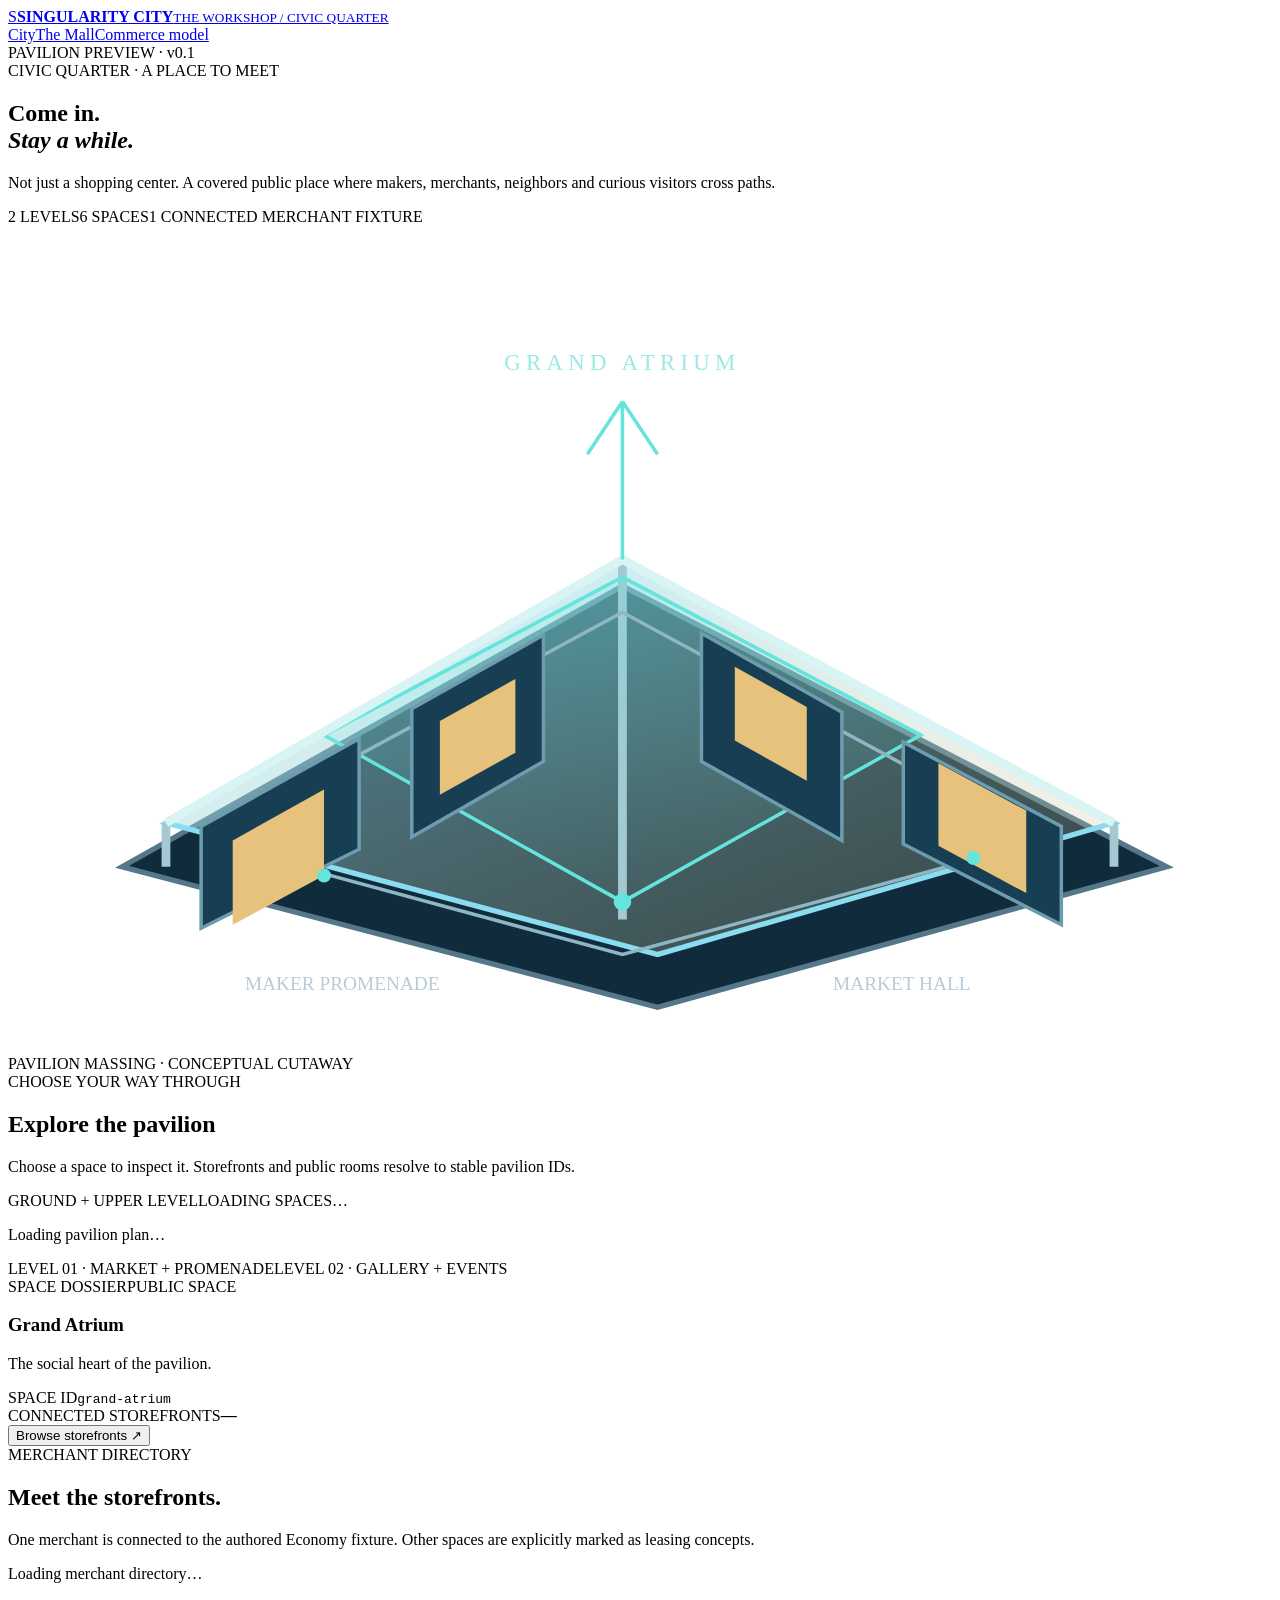
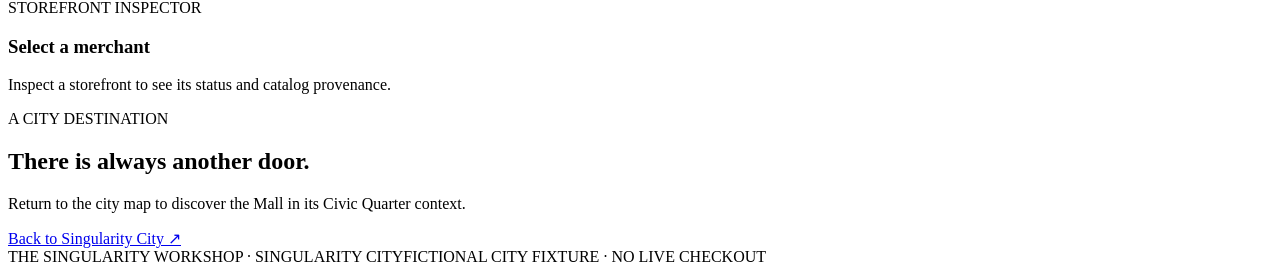
==== mall.html @ 7b6b721d "Create interactive Singularity Mall pavilion" ====
<!doctype html>
<html lang="en">
<head>
  <meta charset="utf-8">
  <meta name="viewport" content="width=device-width, initial-scale=1">
  <meta name="theme-color" content="#07111f">
  <meta name="description" content="Walk the Singularity Mall pavilion: discover its atrium, promenade, market hall and merchant storefronts.">
  <title>Singularity Mall | Singularity City</title>
  <link rel="stylesheet" href="assets/css/mall.css">
</head>
<body>
  <header class="mall-topbar">
    <a class="mall-brand" href="index.html"><span class="mall-mark">S</span><span><b>SINGULARITY CITY</b><small>THE WORKSHOP / CIVIC QUARTER</small></span></a>
    <nav><a href="index.html">City</a><a class="active" href="mall.html">The Mall</a><a href="docs/ECONOMY_IN_SINGULARITY_CITY.md">Commerce model</a></nav>
    <span class="preview-state">PAVILION PREVIEW · v0.1</span>
  </header>
  <main>
    <section class="mall-hero">
      <div class="hero-copy"><span class="eyebrow">CIVIC QUARTER · A PLACE TO MEET</span><h1>Come in.<br><em>Stay a while.</em></h1><p>Not just a shopping center. A covered public place where makers, merchants, neighbors and curious visitors cross paths.</p><div class="hero-meta"><span>2 LEVELS</span><span>6 SPACES</span><span>1 CONNECTED MERCHANT FIXTURE</span></div></div>
      <div class="hero-art" aria-label="Illustrated architectural cutaway of the Singularity Mall pavilion">
        <svg viewBox="0 0 720 470" role="img" aria-labelledby="mall-art-title mall-art-desc">
          <title id="mall-art-title">Singularity Mall pavilion cutaway</title><desc id="mall-art-desc">A two-level glass-roofed pavilion with a central atrium, shops along the promenade and a market hall.</desc>
          <defs><linearGradient id="roof" x1="0" y1="0" x2="1" y2="1"><stop stop-color="#7de0ff" stop-opacity=".55"/><stop offset="1" stop-color="#d8c18c" stop-opacity=".18"/></linearGradient><linearGradient id="atrium" x1="0" y1="0" x2="0" y2="1"><stop stop-color="#65e4dc" stop-opacity=".24"/><stop offset="1" stop-color="#65e4dc" stop-opacity=".02"/></linearGradient></defs>
          <path d="M65 365 350 205 660 365 370 445Z" fill="#102b3b" stroke="#54778a" stroke-width="3"/>
          <path d="M90 340 350 190 630 340 370 415Z" fill="url(#roof)" stroke="#8adcf0" stroke-width="3"/>
          <path d="M350 190V395M90 340V365M630 340V365" stroke="#a6c8d2" stroke-width="5"/>
          <path d="M180 290 350 385 520 290 350 200Z" fill="url(#atrium)" stroke="#65e4dc" stroke-width="2"/>
          <path d="M110 350 350 220 590 350M110 350 350 415 590 350" fill="none" stroke="#8fb6c4" stroke-width="2"/>
          <g fill="#173e52" stroke="#6d9caf" stroke-width="2"><path d="M110 342 200 292 200 355 110 400Z"/><path d="M230 275 305 233 305 305 230 348Z"/><path d="M395 232 475 277 475 350 395 305Z"/><path d="M510 294 600 342 600 398 510 352Z"/></g>
          <g fill="#e7c27c"><path d="M128 350 180 321 180 370 128 398Z"/><path d="M246 282 289 258 289 300 246 324Z"/><path d="M414 251 455 274 455 316 414 293Z"/><path d="M530 306 580 333 580 380 530 353Z"/></g>
          <path d="M90 340 350 190 630 340" fill="none" stroke="#d9f4f4" stroke-width="5"/>
          <path d="M350 190 350 100M350 100 330 130M350 100 370 130" stroke="#65e4dc" stroke-width="2" fill="none"/>
          <text x="350" y="82" text-anchor="middle" fill="#9ce9e3" font-size="13" letter-spacing="3">GRAND ATRIUM</text>
          <text x="135" y="435" fill="#b8cbd6" font-size="11">MAKER PROMENADE</text><text x="470" y="435" fill="#b8cbd6" font-size="11">MARKET HALL</text>
          <g fill="#65e4dc"><circle cx="350" cy="385" r="5"/><circle cx="180" cy="370" r="4"/><circle cx="550" cy="360" r="4"/></g>
        </svg>
        <span class="art-caption">PAVILION MASSING · CONCEPTUAL CUTAWAY</span>
      </div>
    </section>
    <section class="pavilion-layout">
      <div class="section-title"><div><span class="eyebrow">CHOOSE YOUR WAY THROUGH</span><h2>Explore the pavilion</h2></div><p>Choose a space to inspect it. Storefronts and public rooms resolve to stable pavilion IDs.</p></div>
      <div class="pavilion-workbench">
        <div class="pavilion-plan">
          <div class="plan-head"><span>GROUND + UPPER LEVEL</span><span id="zone-count">LOADING SPACES…</span></div>
          <div id="zone-grid" class="zone-grid"><p>Loading pavilion plan…</p></div>
          <div class="level-strip"><span>LEVEL 01 · MARKET + PROMENADE</span><span>LEVEL 02 · GALLERY + EVENTS</span></div>
        </div>
        <aside class="zone-inspector"><span class="eyebrow">SPACE DOSSIER</span><span id="zone-kind" class="zone-kind">PUBLIC SPACE</span><h3 id="zone-name">Grand Atrium</h3><p id="zone-description">The social heart of the pavilion.</p><div class="zone-facts"><span>SPACE ID</span><code id="zone-id">grand-atrium</code></div><div class="zone-facts"><span>CONNECTED STOREFRONTS</span><strong id="zone-shops">—</strong></div><button id="show-shops" class="inspect-button" type="button">Browse storefronts ↗</button></aside>
      </div>
    </section>
    <section class="storefront-section">
      <div class="section-title"><div><span class="eyebrow">MERCHANT DIRECTORY</span><h2>Meet the storefronts.</h2></div><p>One merchant is connected to the authored Economy fixture. Other spaces are explicitly marked as leasing concepts.</p></div>
      <div id="storefronts" class="storefront-grid"><p>Loading merchant directory…</p></div>
      <aside id="merchant-inspector" class="merchant-inspector" aria-live="polite"><span class="eyebrow">STOREFRONT INSPECTOR</span><h3>Select a merchant</h3><p>Inspect a storefront to see its status and catalog provenance.</p></aside>
    </section>
    <section class="mall-footer-cta"><span class="eyebrow">A CITY DESTINATION</span><h2>There is always another door.</h2><p>Return to the city map to discover the Mall in its Civic Quarter context.</p><a href="index.html#districts">Back to Singularity City ↗</a></section>
  </main>
  <footer><span>THE SINGULARITY WORKSHOP · SINGULARITY CITY</span><span>FICTIONAL CITY FIXTURE · NO LIVE CHECKOUT</span></footer>
  <script type="module" src="assets/js/mall.mjs"></script>
</body>
</html>
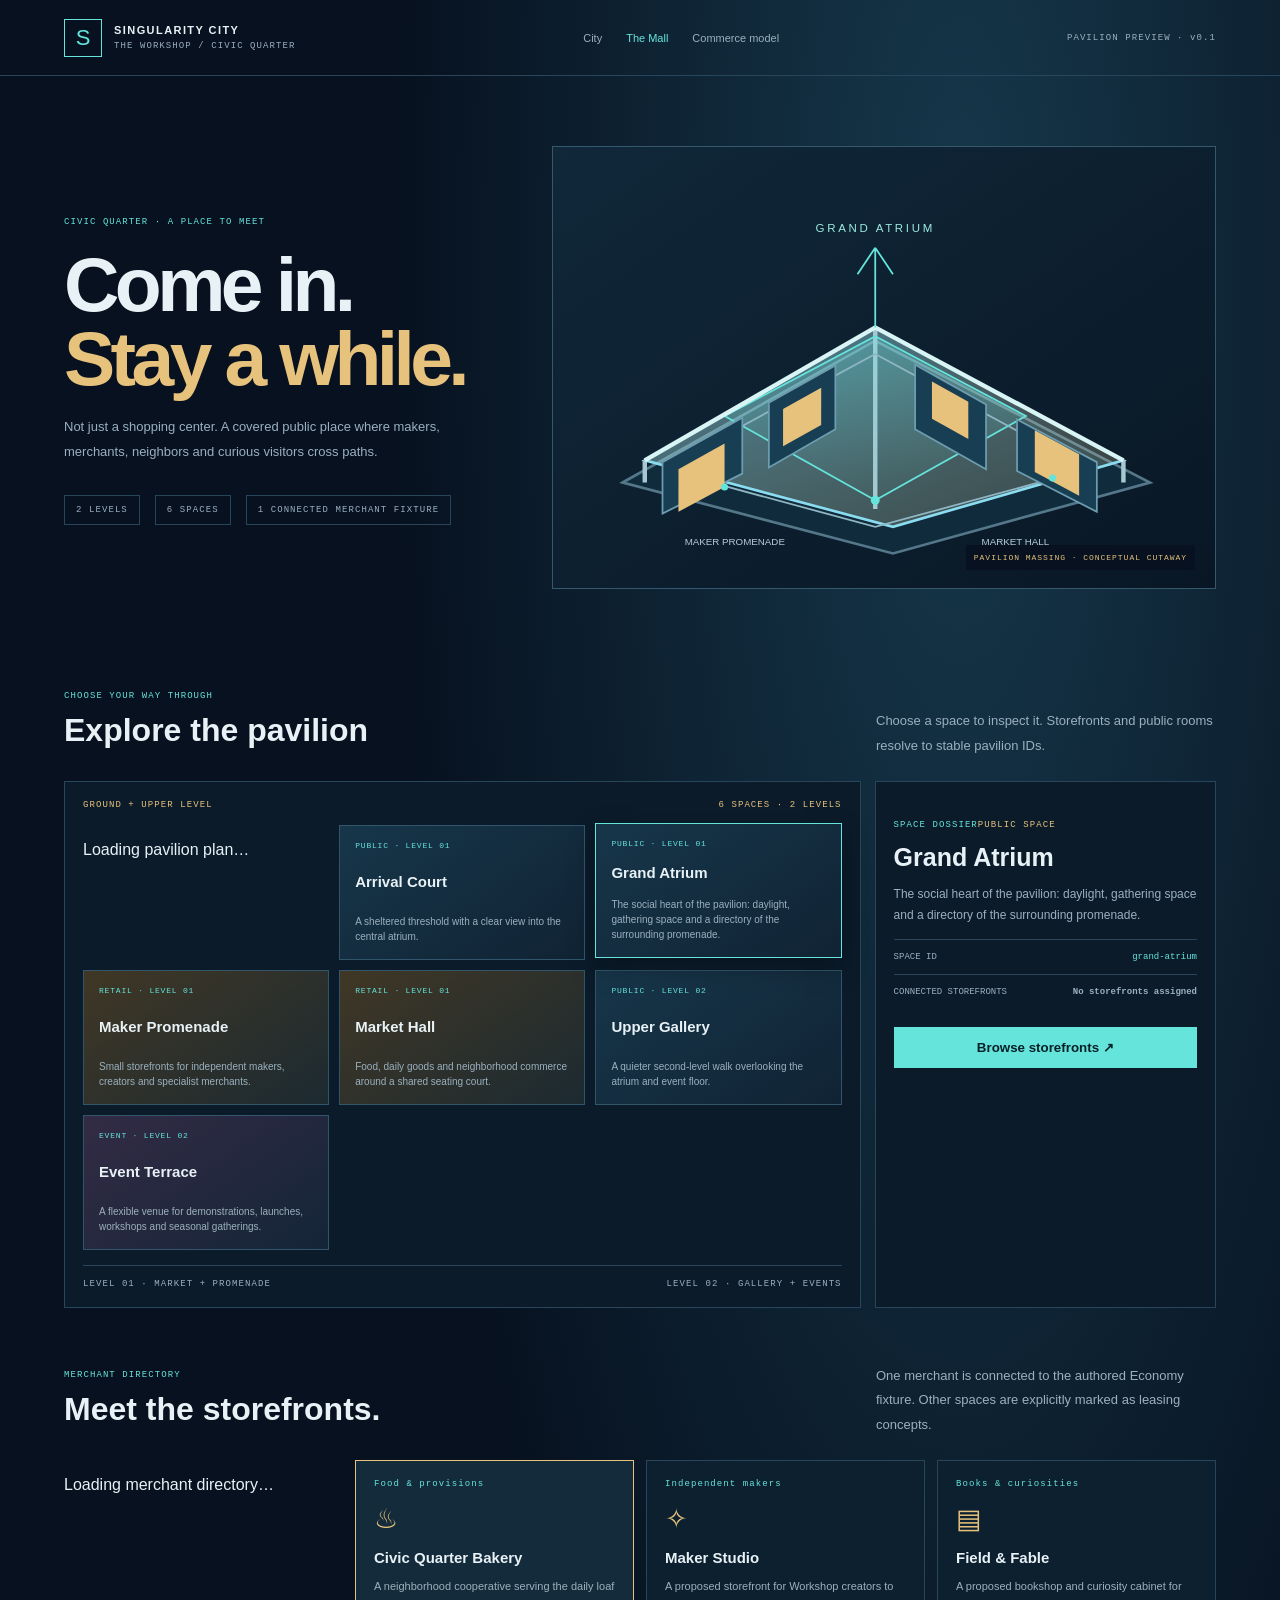
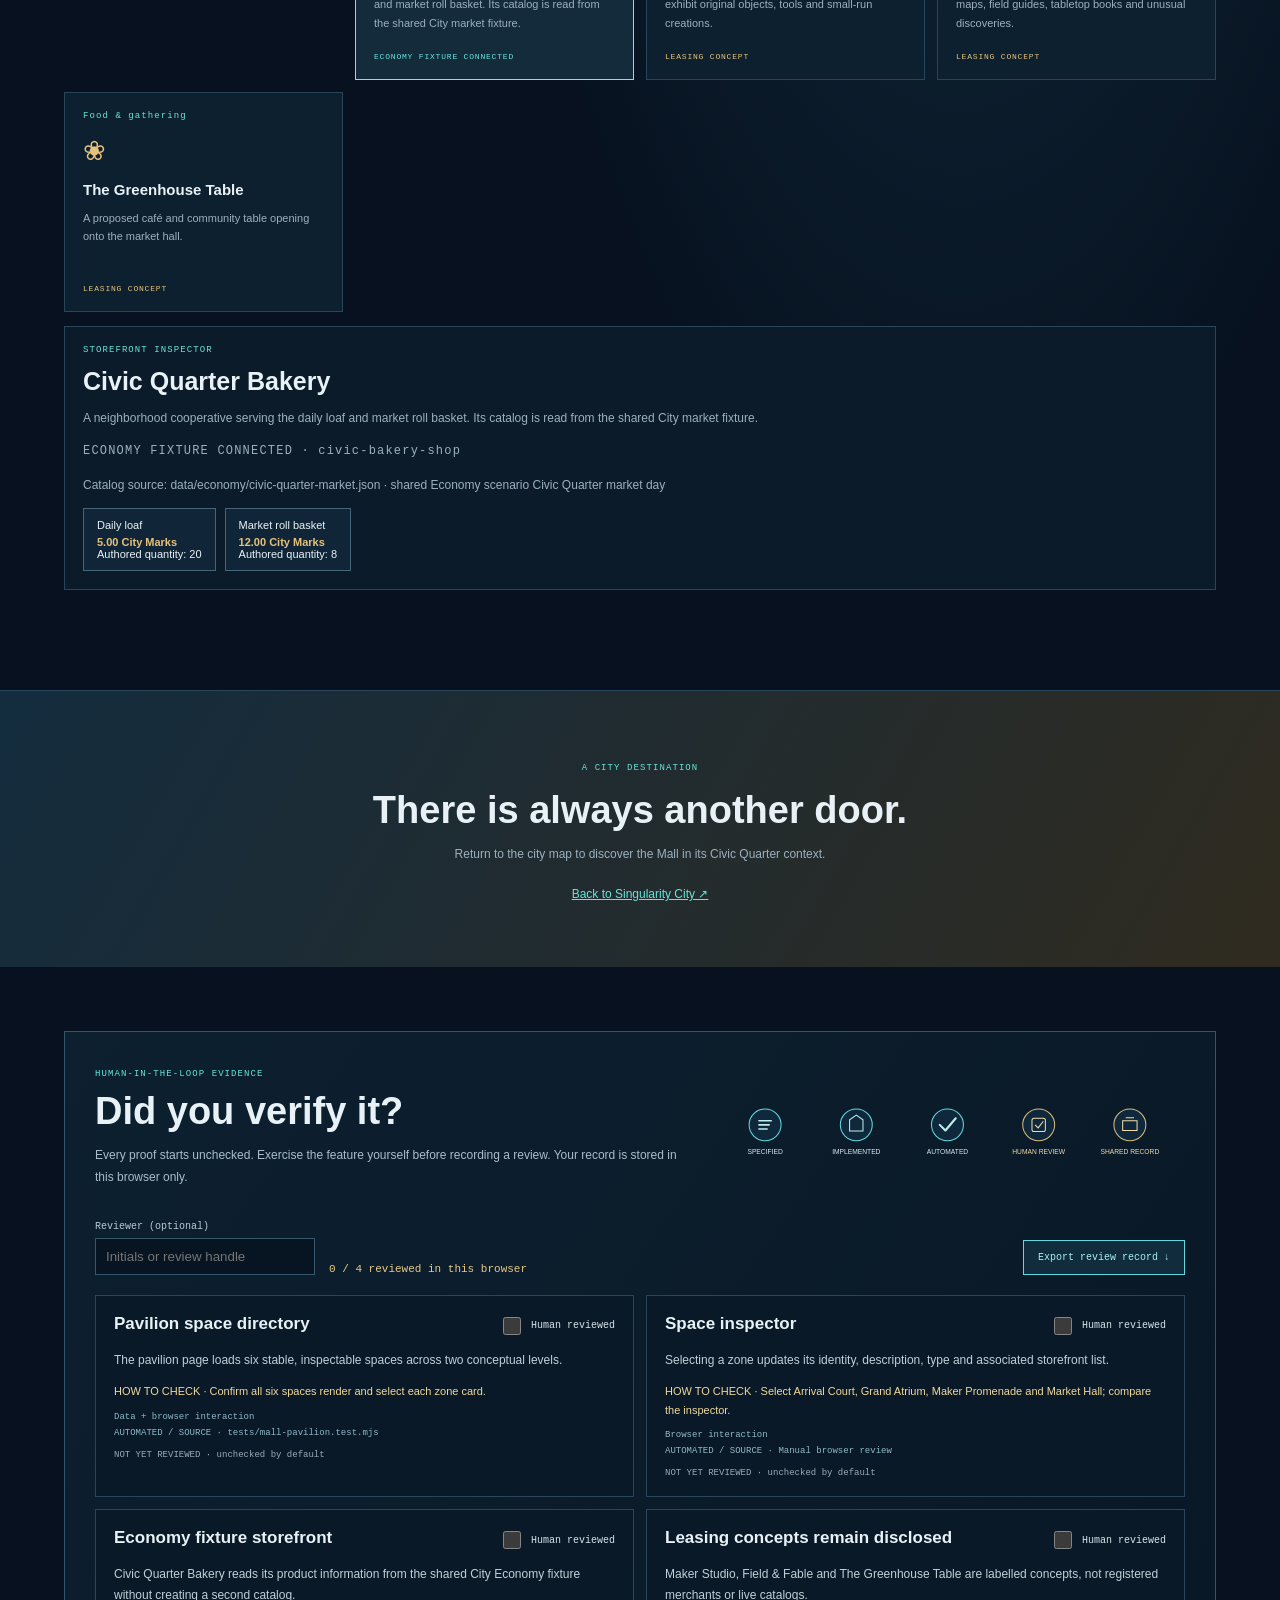
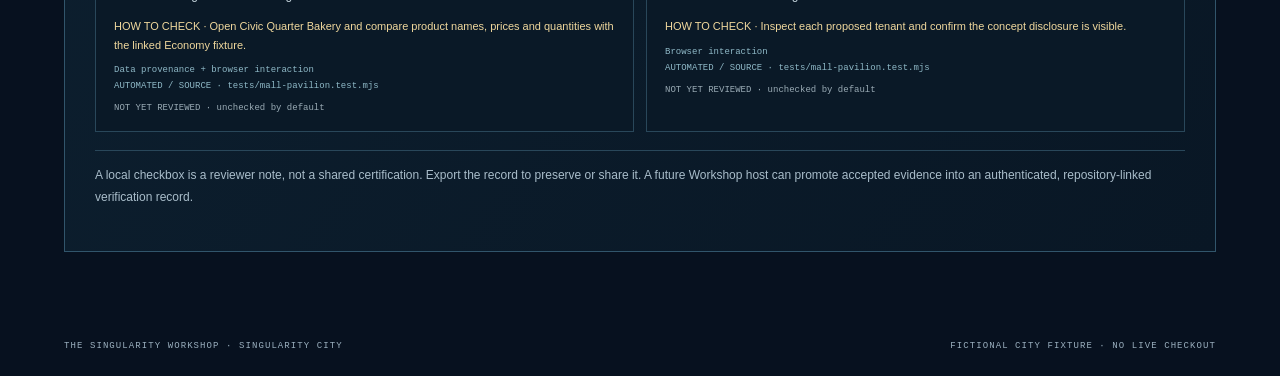
==== commit 7fe43bc3: "Add human proof review panel to mall page" ====
--- a/mall.html
+++ b/mall.html
@@ -7,8 +7,9 @@
   <meta name="description" content="Walk the Singularity Mall pavilion: discover its atrium, promenade, market hall and merchant storefronts.">
   <title>Singularity Mall | Singularity City</title>
   <link rel="stylesheet" href="assets/css/mall.css">
+  <link rel="stylesheet" href="assets/css/proof-review.css">
 </head>
-<body>
+<body data-proof-page="mall">
   <header class="mall-topbar">
     <a class="mall-brand" href="index.html"><span class="mall-mark">S</span><span><b>SINGULARITY CITY</b><small>THE WORKSHOP / CIVIC QUARTER</small></span></a>
     <nav><a href="index.html">City</a><a class="active" href="mall.html">The Mall</a><a href="docs/ECONOMY_IN_SINGULARITY_CITY.md">Commerce model</a></nav>
@@ -55,7 +56,12 @@
     </section>
     <section class="mall-footer-cta"><span class="eyebrow">A CITY DESTINATION</span><h2>There is always another door.</h2><p>Return to the city map to discover the Mall in its Civic Quarter context.</p><a href="index.html#districts">Back to Singularity City ↗</a></section>
   </main>
+    <section class="proof-review-section" aria-label="Human proof review">
+      <div id="proof-review" data-proof-review="mall"></div>
+    </section>
+
   <footer><span>THE SINGULARITY WORKSHOP · SINGULARITY CITY</span><span>FICTIONAL CITY FIXTURE · NO LIVE CHECKOUT</span></footer>
   <script type="module" src="assets/js/mall.mjs"></script>
+  <script type="module" src="assets/js/proof-review.mjs"></script>
 </body>
 </html>
--- a/assets/css/mall.css
+++ b/assets/css/mall.css
@@ -0,0 +1 @@
+:root{color-scheme:dark;--bg:#07111f;--panel:#0d2030;--line:#28465b;--text:#e8f2f6;--muted:#9bb0bf;--cyan:#65e4dc;--gold:#e7c27c}*{box-sizing:border-box}body{margin:0;background:radial-gradient(ellipse at 75% 8%,#16384b 0,transparent 42%),var(--bg);color:var(--text);font-family:Inter,Segoe UI,sans-serif}.mall-topbar{height:76px;display:flex;align-items:center;justify-content:space-between;padding:0 clamp(18px,5vw,72px);border-bottom:1px solid var(--line);gap:24px}.mall-brand{display:flex;align-items:center;gap:12px;color:var(--text);text-decoration:none}.mall-mark{width:38px;height:38px;display:grid;place-items:center;border:1px solid var(--cyan);color:var(--cyan);font-size:22px}.mall-brand b,.mall-brand small{display:block}.mall-brand b{font-size:11px;letter-spacing:.13em}.mall-brand small,.preview-state,.eyebrow,.hero-meta,.plan-head,.level-strip,footer{font:9px 'DM Mono',monospace;letter-spacing:.12em;color:var(--muted)}.mall-brand small{margin-top:5px}.mall-topbar nav{display:flex;gap:24px}.mall-topbar nav a{font-size:11px;color:var(--muted);text-decoration:none}.mall-topbar nav a.active,.mall-topbar nav a:hover{color:var(--cyan)}.mall-hero{max-width:1400px;margin:auto;padding:70px clamp(20px,5vw,72px) 40px;display:grid;grid-template-columns:.8fr 1.2fr;gap:45px;align-items:center}.eyebrow{color:var(--cyan)}.hero-copy h1{font-size:clamp(48px,6vw,82px);line-height:.96;letter-spacing:-.06em;margin:20px 0}.hero-copy h1 em{color:var(--gold);font-style:normal}.hero-copy>p,.section-title>p{color:var(--muted);font-size:13px;line-height:1.9;max-width:460px}.hero-meta{display:flex;flex-wrap:wrap;gap:15px;margin-top:30px}.hero-meta span{padding:9px 11px;border:1px solid var(--line)}.hero-art{position:relative;border:1px solid #35586d;background:linear-gradient(145deg,#10283a,#091725);padding:12px}.hero-art svg{display:block;width:100%;height:auto}.art-caption{position:absolute;bottom:18px;right:20px;background:#07111fe8;padding:8px;color:var(--gold);font:8px 'DM Mono',monospace;letter-spacing:.12em}.pavilion-layout,.storefront-section{max-width:1400px;margin:55px auto;padding:0 clamp(20px,5vw,72px)}.section-title{display:flex;justify-content:space-between;align-items:end;margin-bottom:22px}.section-title h2{font-size:32px;margin:10px 0}.section-title>p{max-width:340px;margin:0}.pavilion-workbench{display:grid;grid-template-columns:1.4fr .6fr;gap:14px}.pavilion-plan,.zone-inspector,.merchant-inspector{border:1px solid var(--line);background:#0b1b2a;padding:18px;min-width:0}.plan-head{display:flex;justify-content:space-between;margin-bottom:15px;color:var(--gold)}.zone-grid{display:grid;grid-template-columns:repeat(3,minmax(0,1fr));gap:10px}.zone-card{min-height:135px;text-align:left;padding:15px;background:linear-gradient(145deg,#17364a,#102334);border:1px solid #31566b;color:var(--text);cursor:pointer;display:flex;flex-direction:column;justify-content:space-between;transition:.2s}.zone-card:hover,.zone-card[aria-pressed=true]{border-color:var(--cyan);transform:translateY(-2px);box-shadow:0 10px 25px #0004}.zone-card[data-kind=retail]{background:linear-gradient(145deg,#403725,#1c2a31)}.zone-card[data-kind=event]{background:linear-gradient(145deg,#332b45,#142537)}.zone-card small{font:8px 'DM Mono',monospace;color:var(--cyan);letter-spacing:.1em}.zone-card strong{font-size:15px}.zone-card span{font-size:10px;line-height:1.5;color:var(--muted)}.level-strip{display:flex;justify-content:space-between;gap:12px;border-top:1px solid var(--line);margin-top:15px;padding-top:13px}.zone-kind{display:inline-block;margin-top:20px;color:var(--gold);font:9px 'DM Mono',monospace;letter-spacing:.12em}.zone-inspector h3,.merchant-inspector h3{font-size:25px;margin:12px 0}.zone-inspector>p,.merchant-inspector>p{font-size:12px;line-height:1.8;color:var(--muted)}.zone-facts{display:flex;justify-content:space-between;gap:10px;padding:12px 0;border-top:1px solid var(--line);font:9px 'DM Mono',monospace;color:var(--muted)}.zone-facts code{color:var(--cyan)}.inspect-button{width:100%;margin-top:18px;padding:13px;border:0;background:var(--cyan);color:#062027;font-weight:800;cursor:pointer}.storefront-grid{display:grid;grid-template-columns:repeat(4,minmax(0,1fr));gap:12px}.store-card{min-height:220px;border:1px solid var(--line);background:#0d2030;padding:18px;display:flex;flex-direction:column;cursor:pointer;text-align:left;color:var(--text)}.store-card:hover,.store-card[aria-pressed=true]{border-color:var(--gold);background:#142b3b}.store-card .store-icon{font-size:27px;color:var(--gold);margin:14px 0}.store-card strong{font-size:15px}.store-card p{font-size:11px;line-height:1.7;color:var(--muted)}.store-status{margin-top:auto;font:8px 'DM Mono',monospace;letter-spacing:.1em;color:var(--cyan)}.store-status.concept{color:var(--gold)}.merchant-inspector{margin-top:14px;min-height:145px}.merchant-inspector .eyebrow{display:block}.merchant-products{display:flex;gap:9px;flex-wrap:wrap;margin-top:12px}.merchant-product{border:1px solid #476579;background:#102638;padding:10px 13px;font-size:11px}.merchant-product b{display:block;color:var(--gold);margin-top:5px}.mall-footer-cta{margin:100px 0 0;padding:65px 20px;text-align:center;background:linear-gradient(120deg,#132c3e,#302b20);border-top:1px solid var(--line)}.mall-footer-cta h2{font-size:38px;margin:15px}.mall-footer-cta p{color:var(--muted);font-size:12px}.mall-footer-cta a{display:inline-block;margin-top:14px;color:var(--cyan);font-size:12px}footer{display:flex;justify-content:space-between;padding:25px clamp(20px,5vw,72px);gap:20px}@media(max-width:900px){.mall-hero{grid-template-columns:1fr}.pavilion-workbench{grid-template-columns:1fr}.storefront-grid{grid-template-columns:repeat(2,minmax(0,1fr))}}@media(max-width:600px){.mall-topbar{height:auto;padding:15px 18px;flex-wrap:wrap}.mall-topbar nav{order:3;width:100%;gap:18px}.preview-state{display:none}.mall-hero{padding-top:45px}.section-title{display:block}.zone-grid{grid-template-columns:repeat(2,minmax(0,1fr))}.level-strip{display:grid}.storefront-grid{grid-template-columns:1fr}footer{flex-direction:column}}
--- a/assets/css/proof-review.css
+++ b/assets/css/proof-review.css
@@ -0,0 +1,24 @@
+.proof-review-section{margin:64px clamp(20px,5vw,72px);padding:30px;border:1px solid #31556b;background:linear-gradient(125deg,#0d2030,#091725)}
+.proof-review-heading{display:grid;grid-template-columns:minmax(0,1fr) minmax(260px,.8fr);align-items:center;gap:24px}
+.proof-review-heading h2{font-size:clamp(26px,3vw,38px);margin:10px 0}
+.proof-review-heading p,.proof-review-boundary{color:#a9bdca;font-size:12px;line-height:1.8}
+.proof-review-art{width:100%;height:auto}
+.proof-review-toolbar{display:flex;align-items:end;gap:14px;flex-wrap:wrap;margin:20px 0}
+.proof-review-toolbar label{display:grid;gap:6px;color:#b9cad4;font:10px 'DM Mono',monospace}
+.proof-review-toolbar input{min-width:220px;padding:10px;background:#071522;border:1px solid #36566b;color:#eaf4f7}
+.proof-review-toolbar button{padding:11px 14px;border:1px solid #65d8df;background:#102c3d;color:#a9f1ef;font:10px 'DM Mono',monospace;cursor:pointer}
+.proof-review-summary{margin-right:auto;color:#e7ca87;font:11px 'DM Mono',monospace}
+.proof-review-list{display:grid;grid-template-columns:repeat(2,minmax(0,1fr));gap:12px}
+.proof-review-card{padding:18px;border:1px solid #29475a;background:#0a1927;transition:border-color .2s,background .2s}
+.proof-review-card.is-reviewed{border-color:#65d8a5;background:#0c211f}
+.proof-review-card-top{display:flex;justify-content:space-between;align-items:start;gap:12px}
+.proof-review-card h3{font-size:17px;margin:0}
+.proof-review-check{display:flex;align-items:center;gap:7px;white-space:nowrap;color:#d6e5e9;font:10px 'DM Mono',monospace}
+.proof-review-check input{width:18px;height:18px;accent-color:#65d8a5;cursor:pointer}
+.proof-review-claim{font-size:12px;line-height:1.7;color:#c0d0d8}
+.proof-review-method{font-size:11px;line-height:1.7;color:#f0d89d}
+.proof-review-evidence{display:grid;gap:6px;color:#8fb9c7;font:9px 'DM Mono',monospace}
+.proof-review-record{margin:12px 0 0;color:#9aabb5;font:9px 'DM Mono',monospace}
+.is-reviewed .proof-review-record{color:#8ce0b5}
+.proof-review-boundary{margin-top:18px;border-top:1px solid #29475a;padding-top:14px}
+@media(max-width:800px){.proof-review-heading,.proof-review-list{grid-template-columns:1fr}.proof-review-art{max-width:560px}.proof-review-section{padding:18px;margin:36px 16px}}
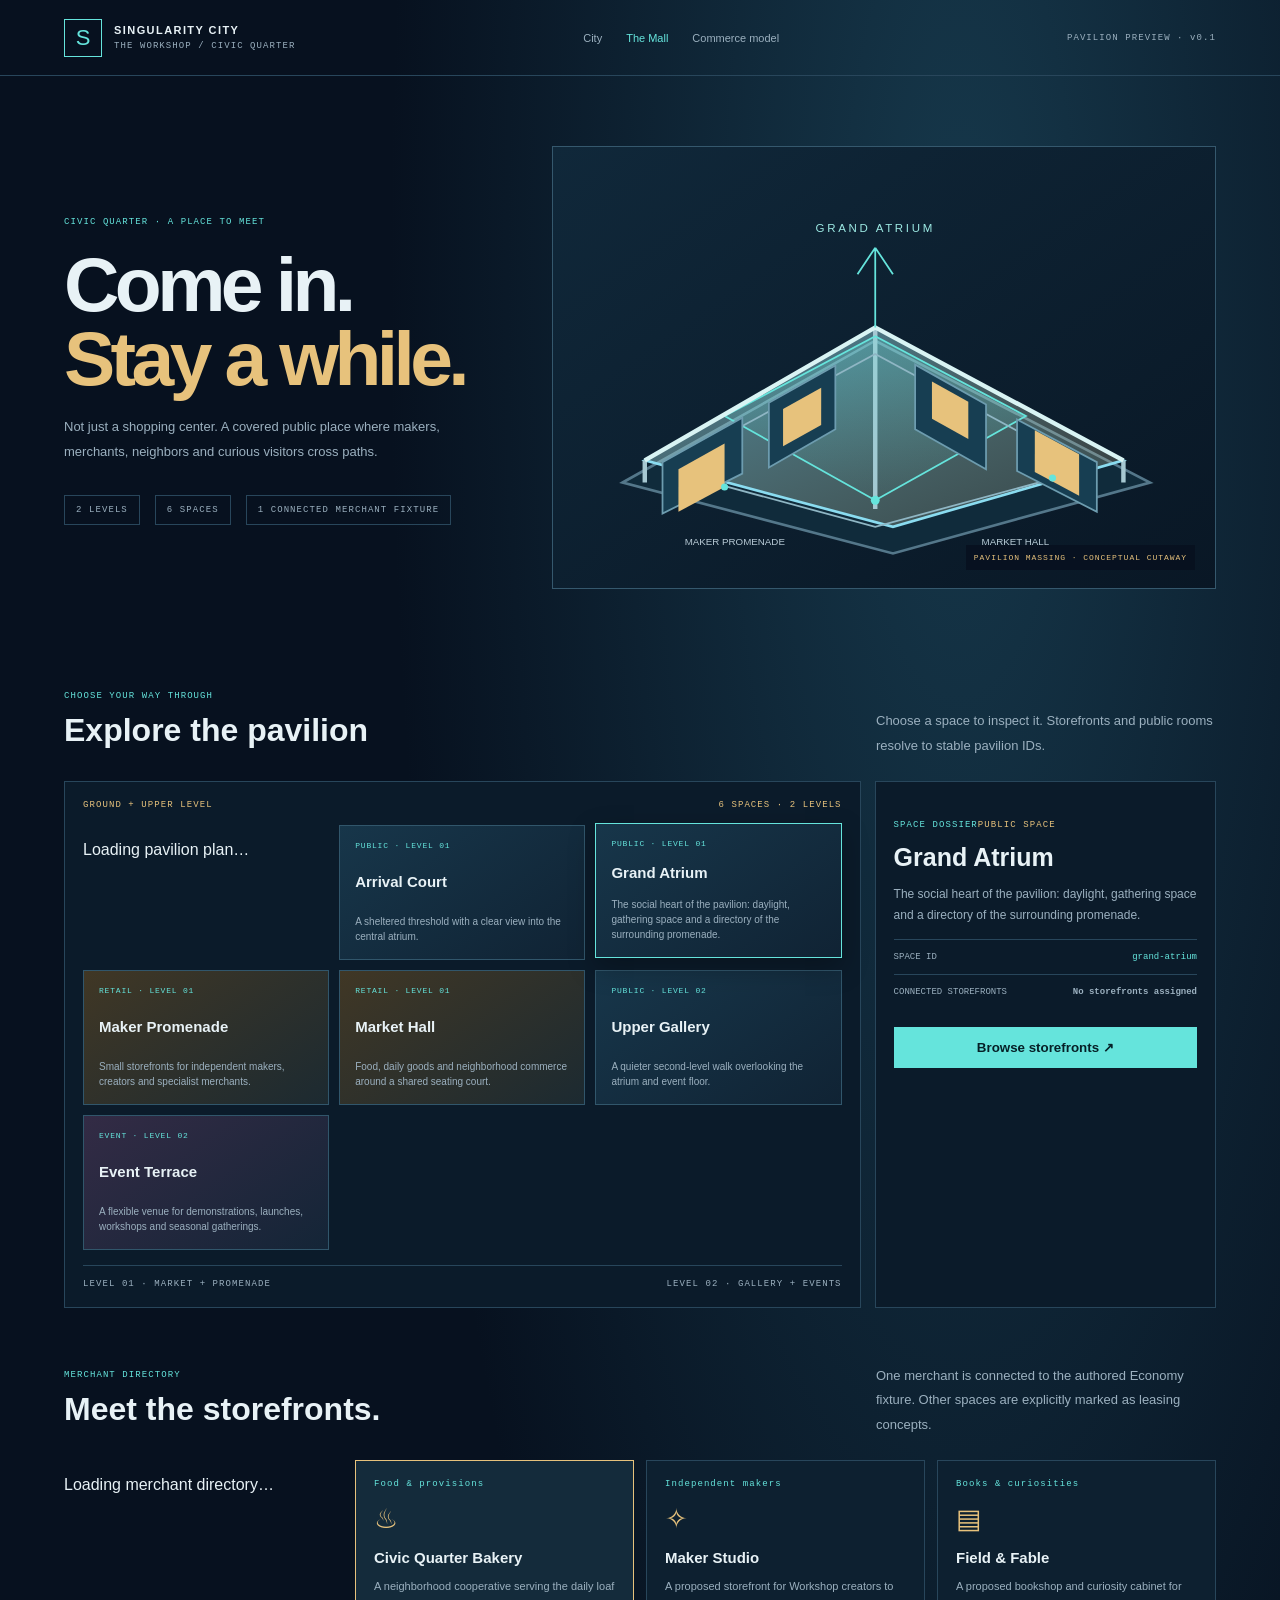
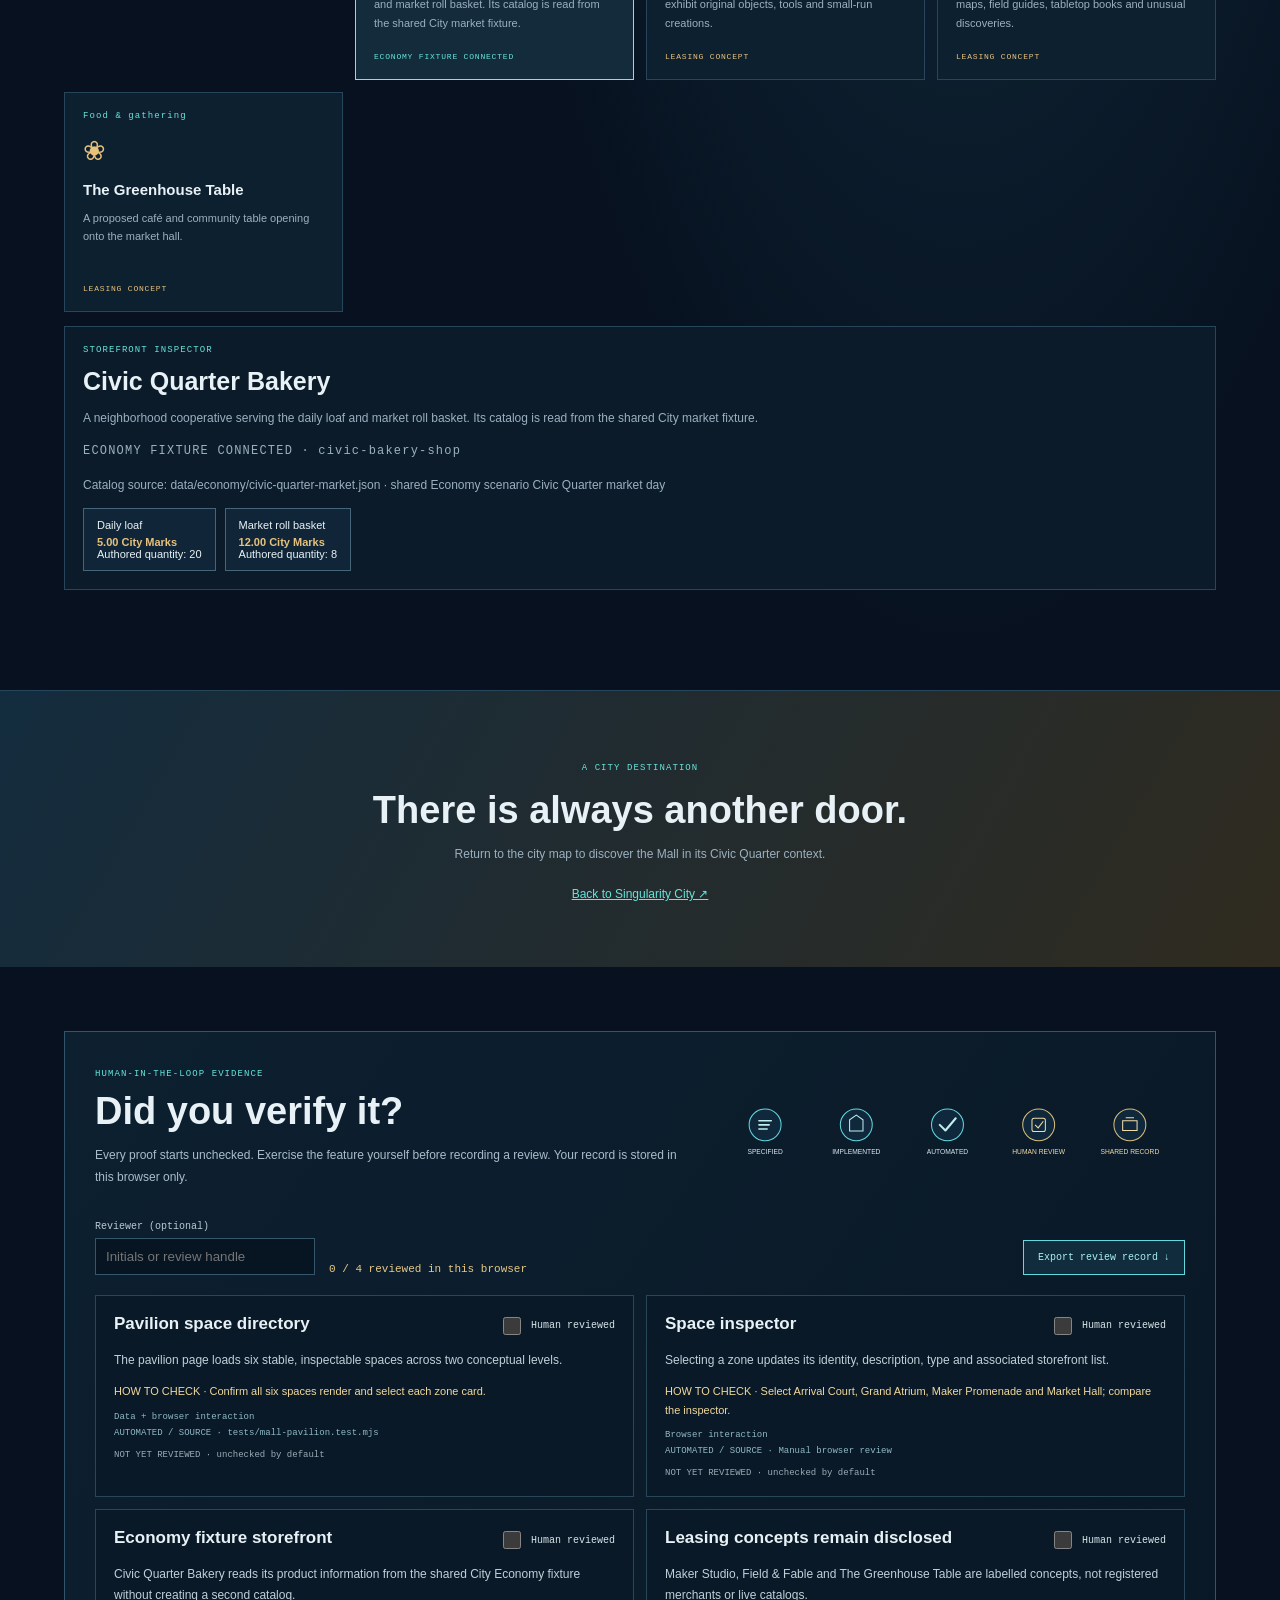
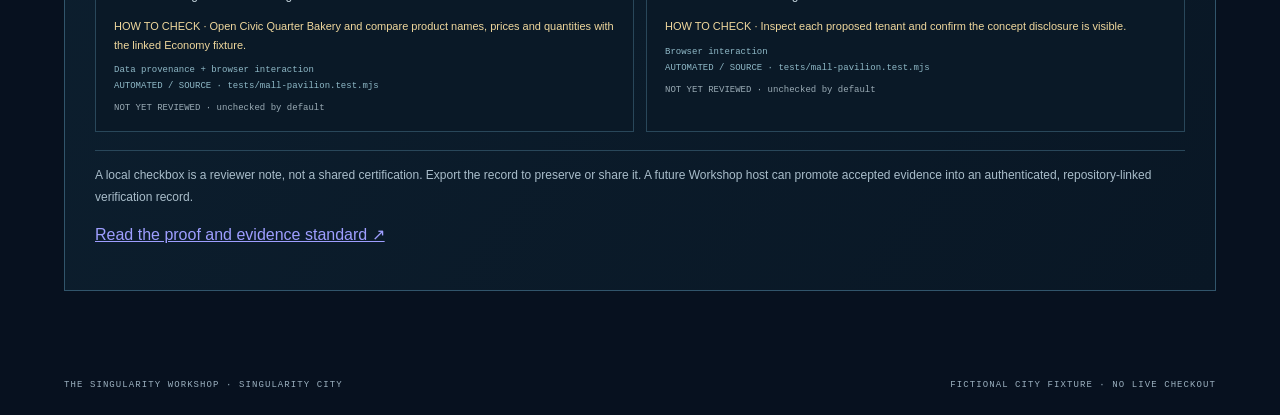
==== commit a19d4c99: "Link proof review panel to its evidence documentation" ====
--- a/mall.html
+++ b/mall.html
@@ -58,6 +58,7 @@
   </main>
     <section class="proof-review-section" aria-label="Human proof review">
       <div id="proof-review" data-proof-review="mall"></div>
+      <p class="proof-review-doc-link"><a href="docs/PROOF_REVIEW_AND_VERIFICATION.md">Read the proof and evidence standard ↗</a></p>
     </section>
 
   <footer><span>THE SINGULARITY WORKSHOP · SINGULARITY CITY</span><span>FICTIONAL CITY FIXTURE · NO LIVE CHECKOUT</span></footer>
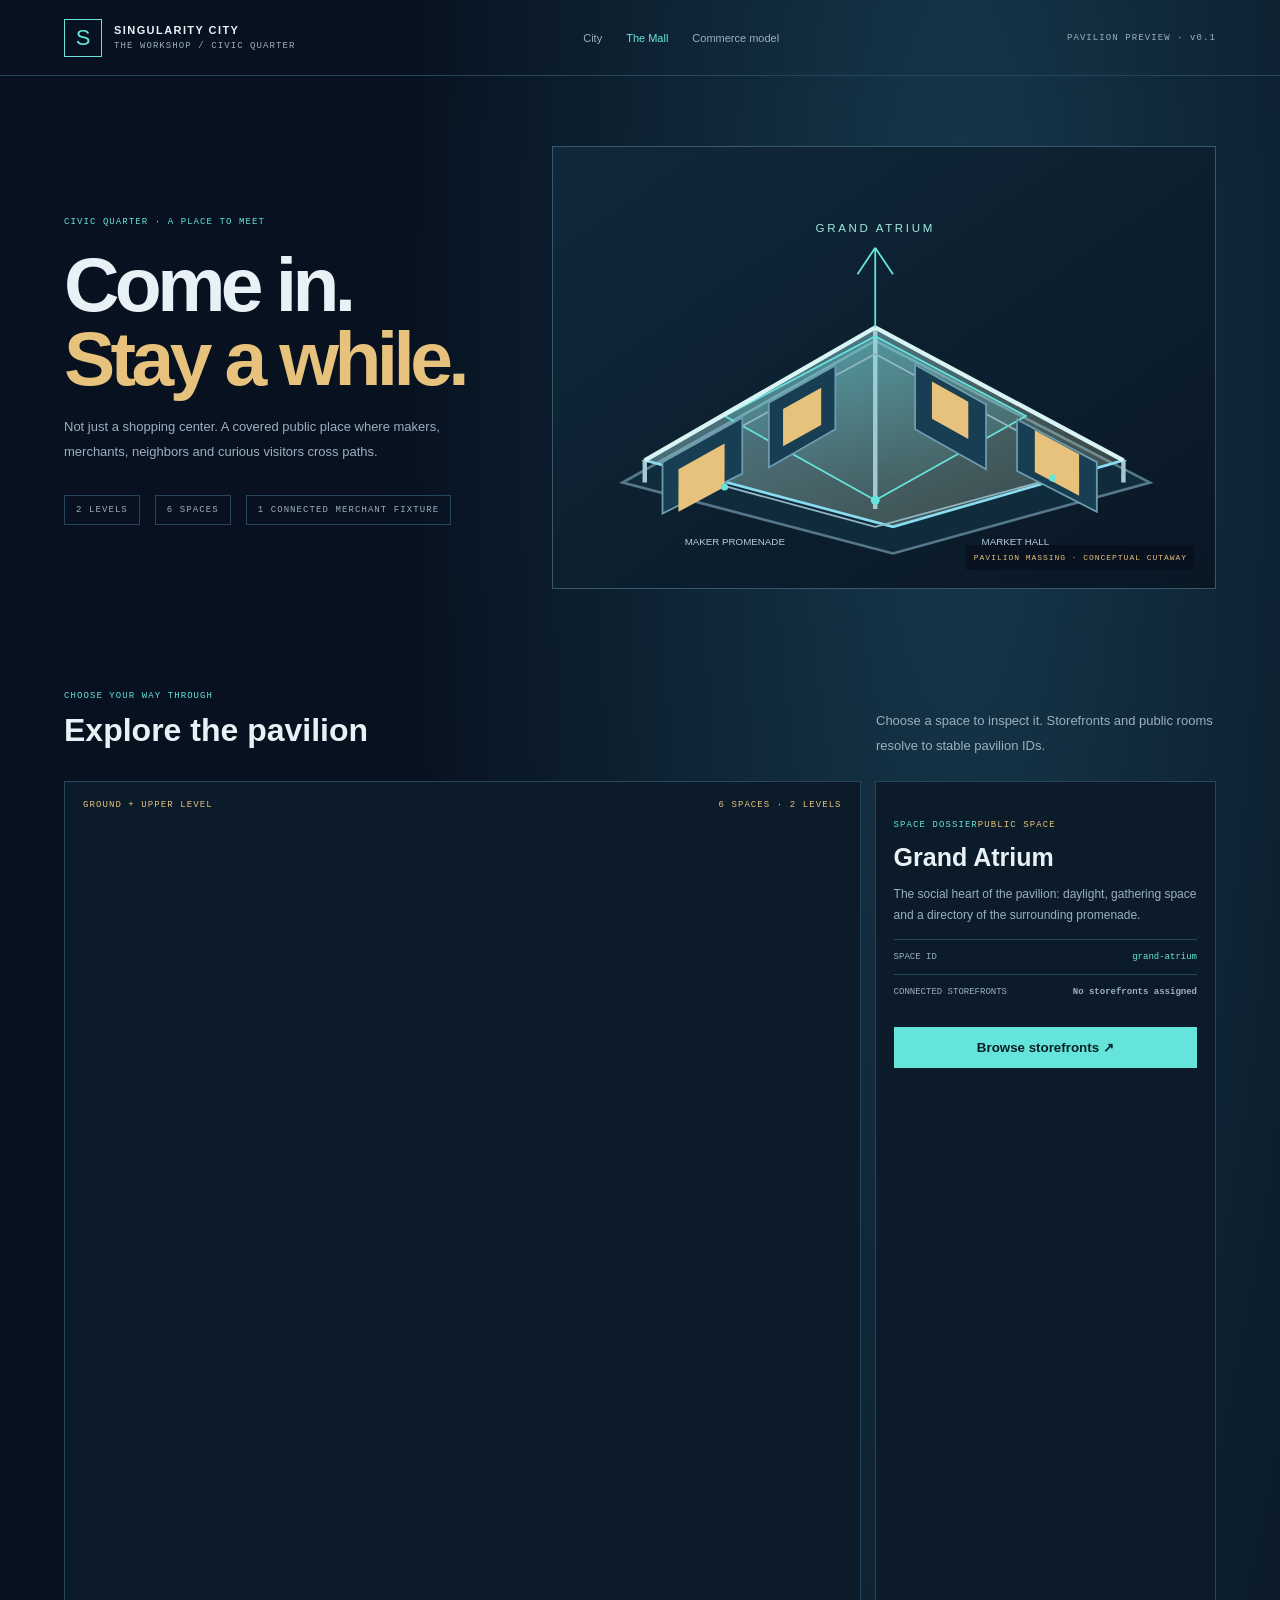
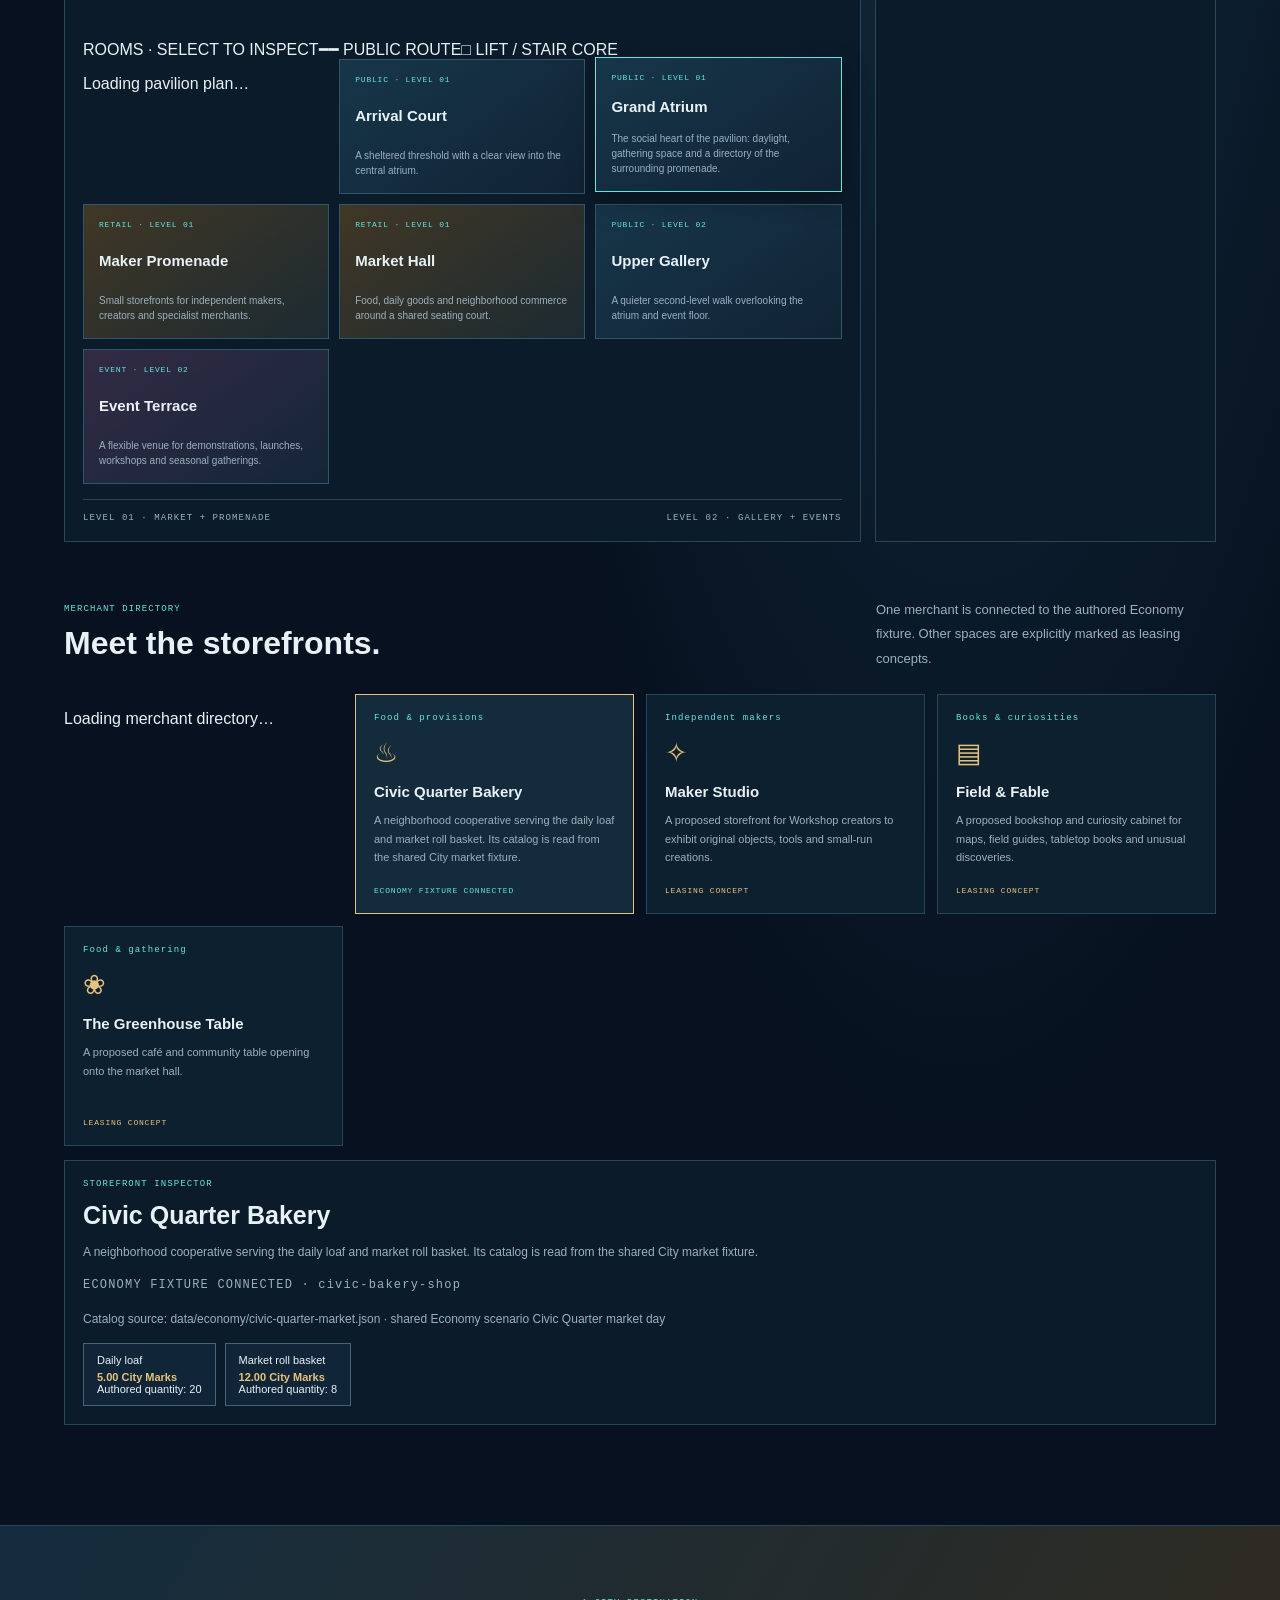
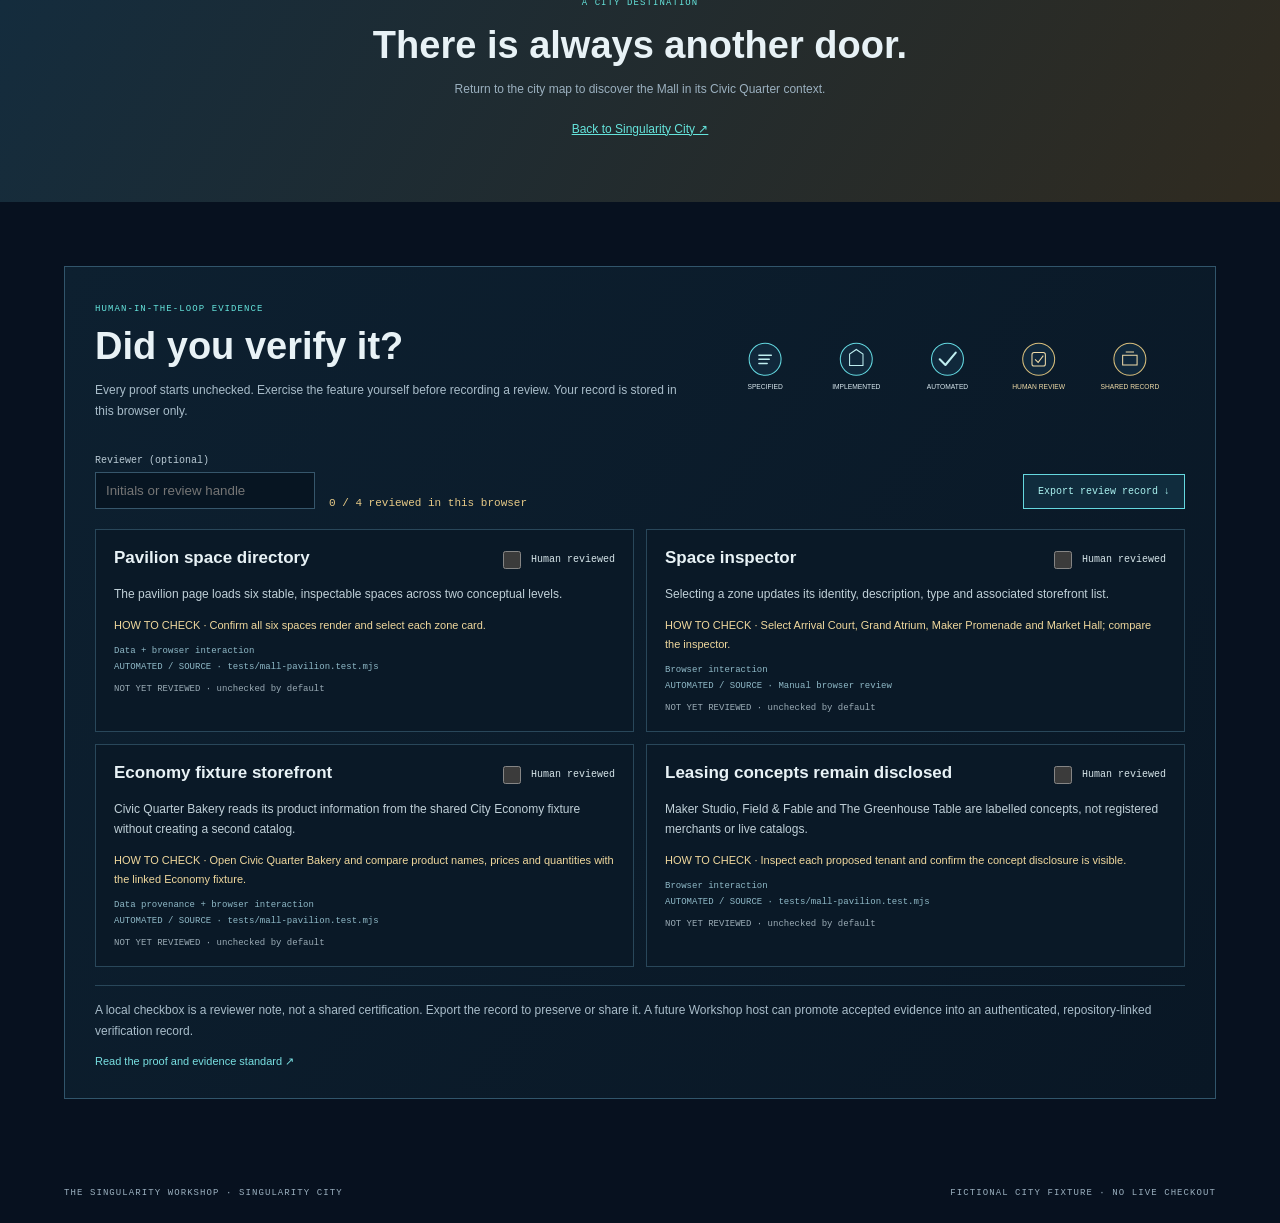
==== commit 2eb4e0aa: "Add interactive two-level Mall floor plan surface" ====
--- a/mall.html
+++ b/mall.html
@@ -43,6 +43,13 @@
       <div class="pavilion-workbench">
         <div class="pavilion-plan">
           <div class="plan-head"><span>GROUND + UPPER LEVEL</span><span id="zone-count">LOADING SPACES…</span></div>
+          <div class="floor-plan-wrap">
+            <svg id="mall-floor-plan" viewBox="0 0 720 770" role="group" aria-label="Interactive conceptual floor plans for both Mall levels">
+              <title>Singularity Mall floor plans</title>
+              <desc>Selectable rooms, public circulation routes, a public entrance, stairs and a conceptual accessible lift connection.</desc>
+            </svg>
+            <div class="floor-plan-legend"><span>ROOMS · SELECT TO INSPECT</span><span>━━ PUBLIC ROUTE</span><span>□ LIFT / STAIR CORE</span></div>
+          </div>
           <div id="zone-grid" class="zone-grid"><p>Loading pavilion plan…</p></div>
           <div class="level-strip"><span>LEVEL 01 · MARKET + PROMENADE</span><span>LEVEL 02 · GALLERY + EVENTS</span></div>
         </div>
--- a/assets/css/proof-review.css
+++ b/assets/css/proof-review.css
@@ -22,3 +22,5 @@
 .is-reviewed .proof-review-record{color:#8ce0b5}
 .proof-review-boundary{margin-top:18px;border-top:1px solid #29475a;padding-top:14px}
 @media(max-width:800px){.proof-review-heading,.proof-review-list{grid-template-columns:1fr}.proof-review-art{max-width:560px}.proof-review-section{padding:18px;margin:36px 16px}}
+
+.proof-review-doc-link{margin:12px 0 0;font-size:11px}.proof-review-doc-link a{color:#78dfe1;text-decoration:none}.proof-review-doc-link a:hover{text-decoration:underline}
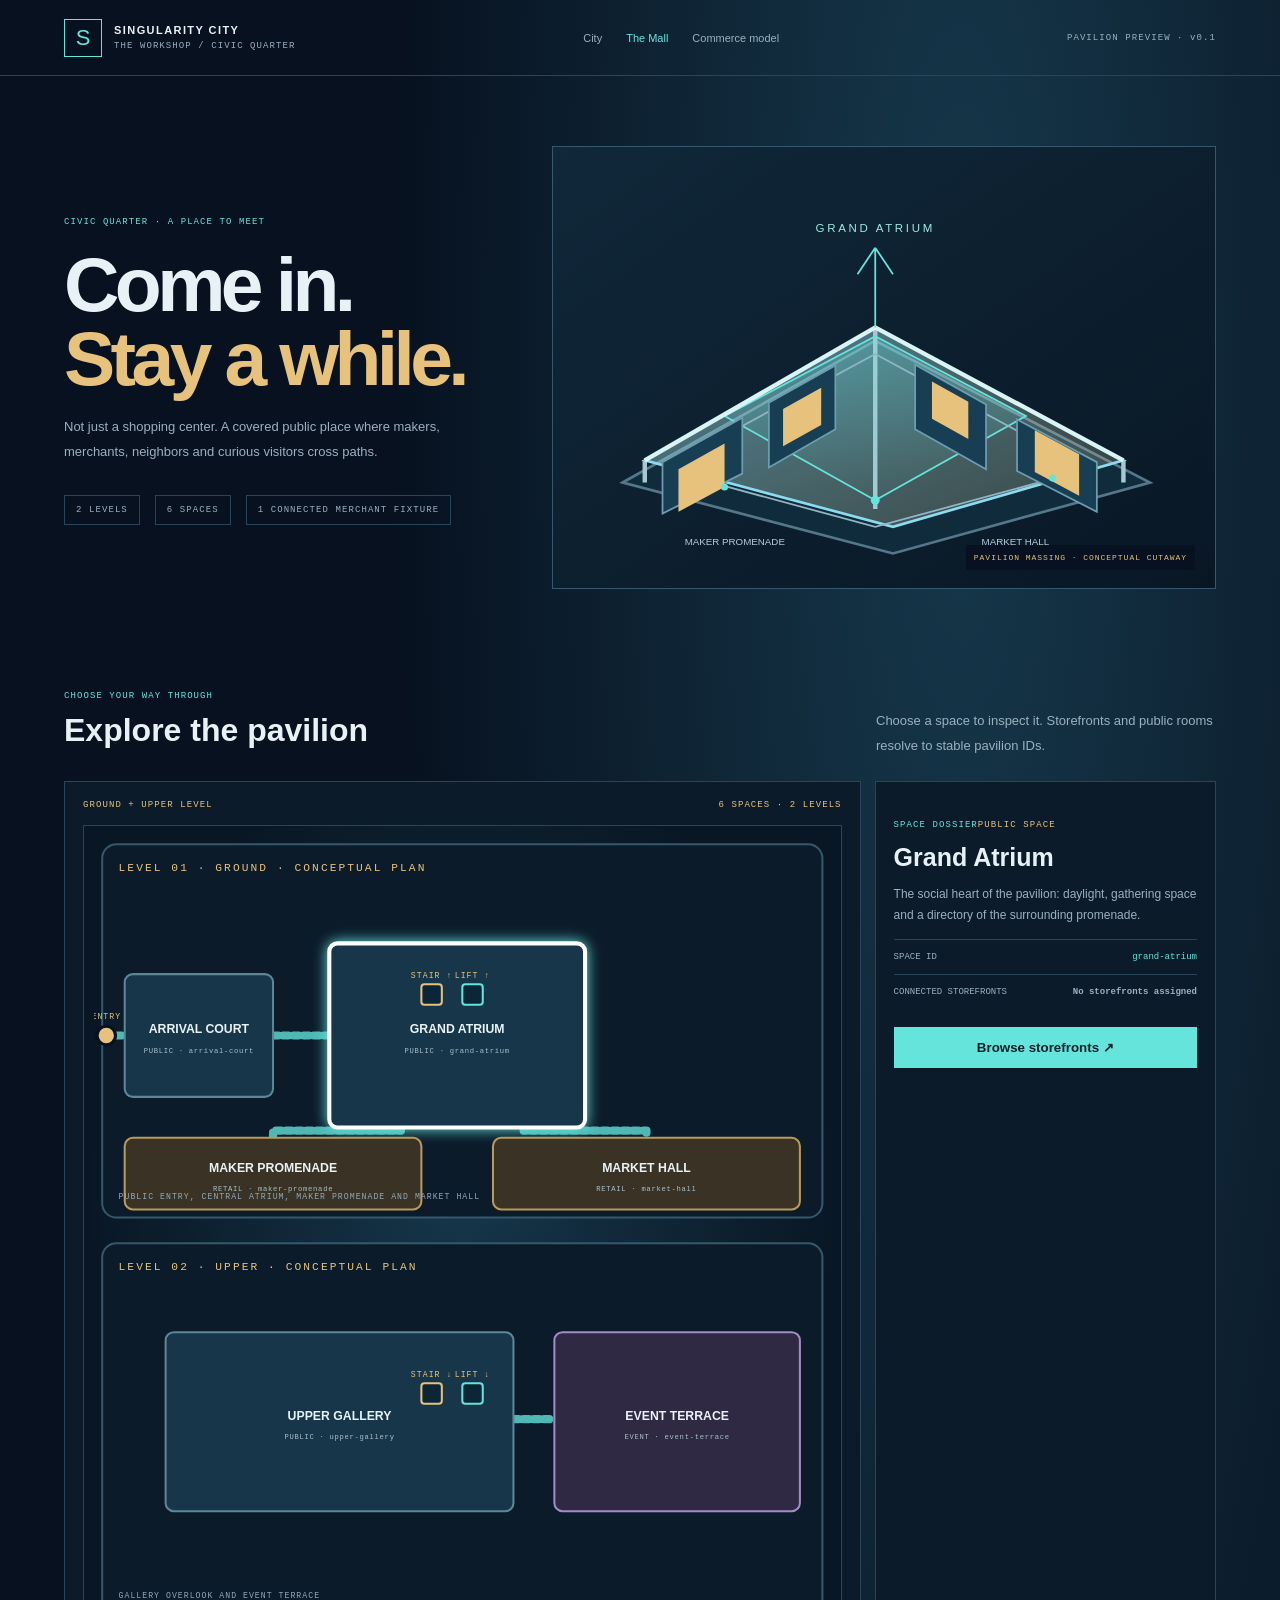
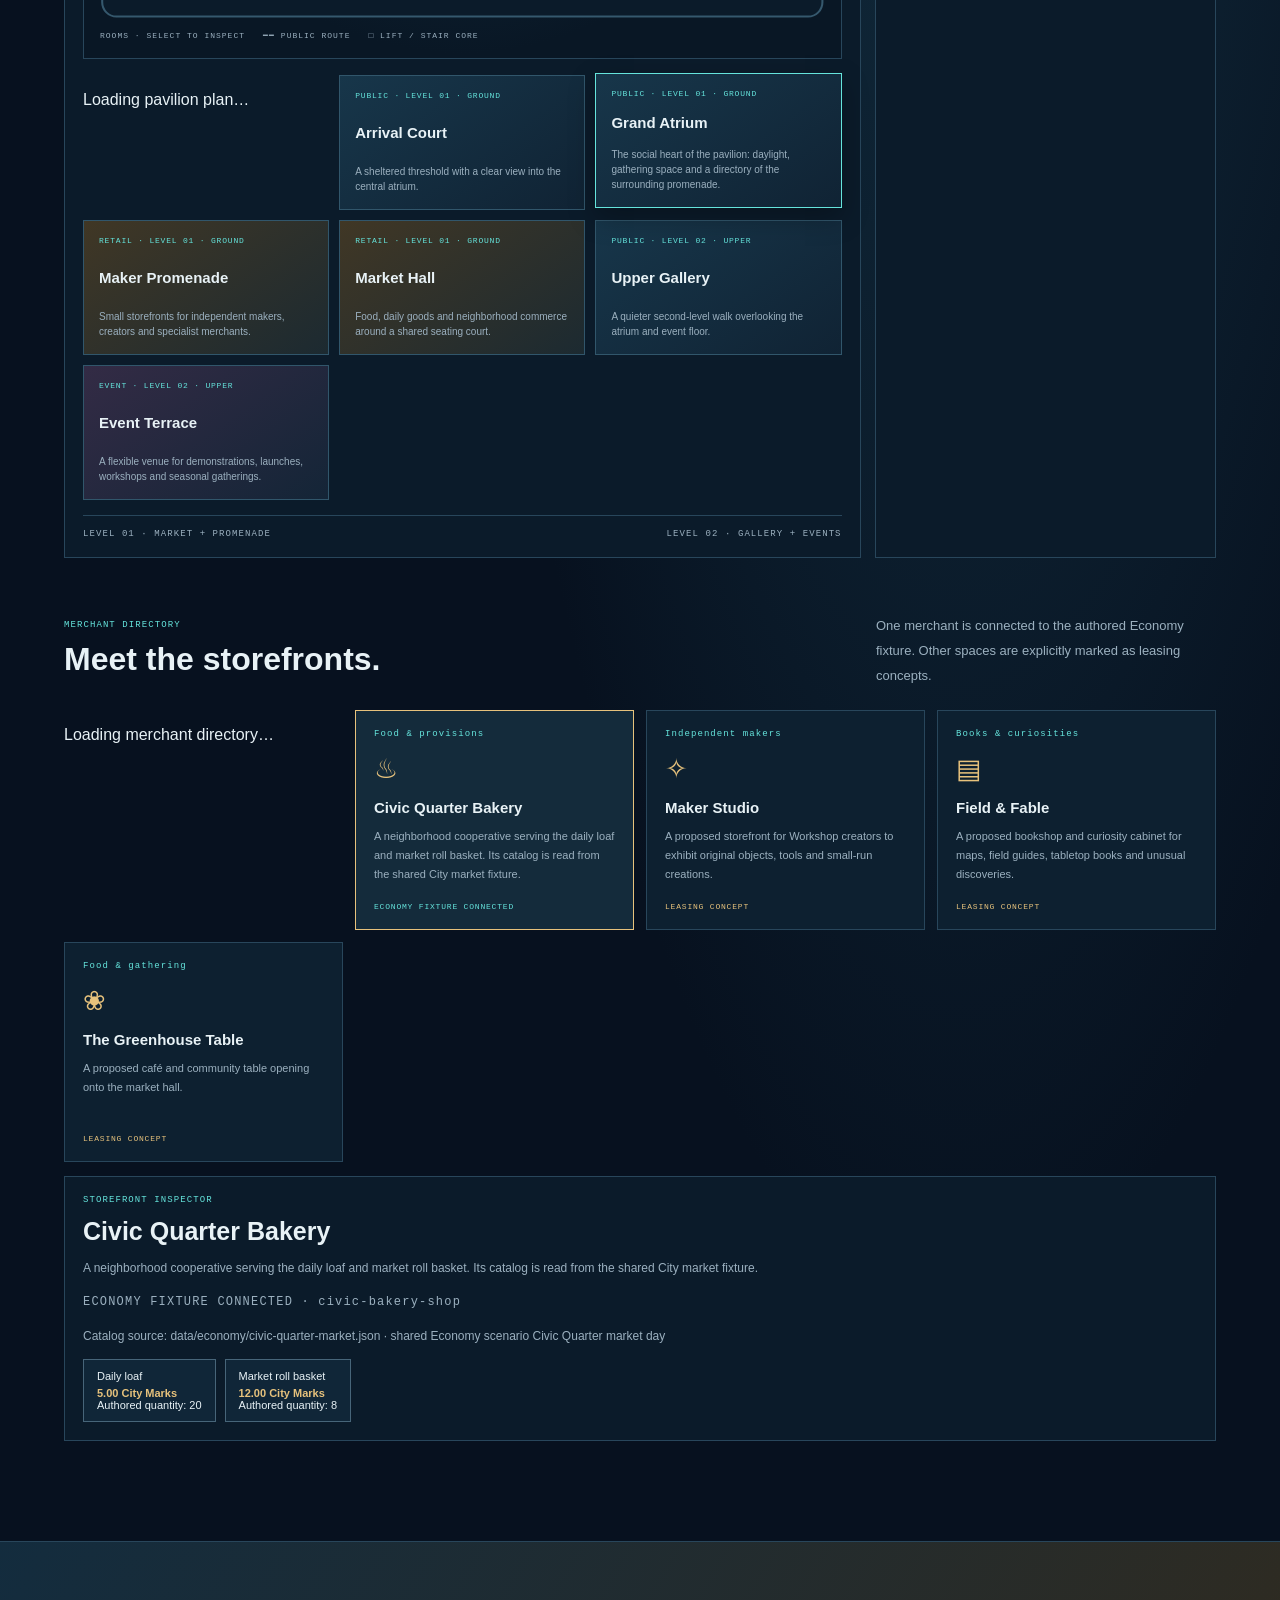
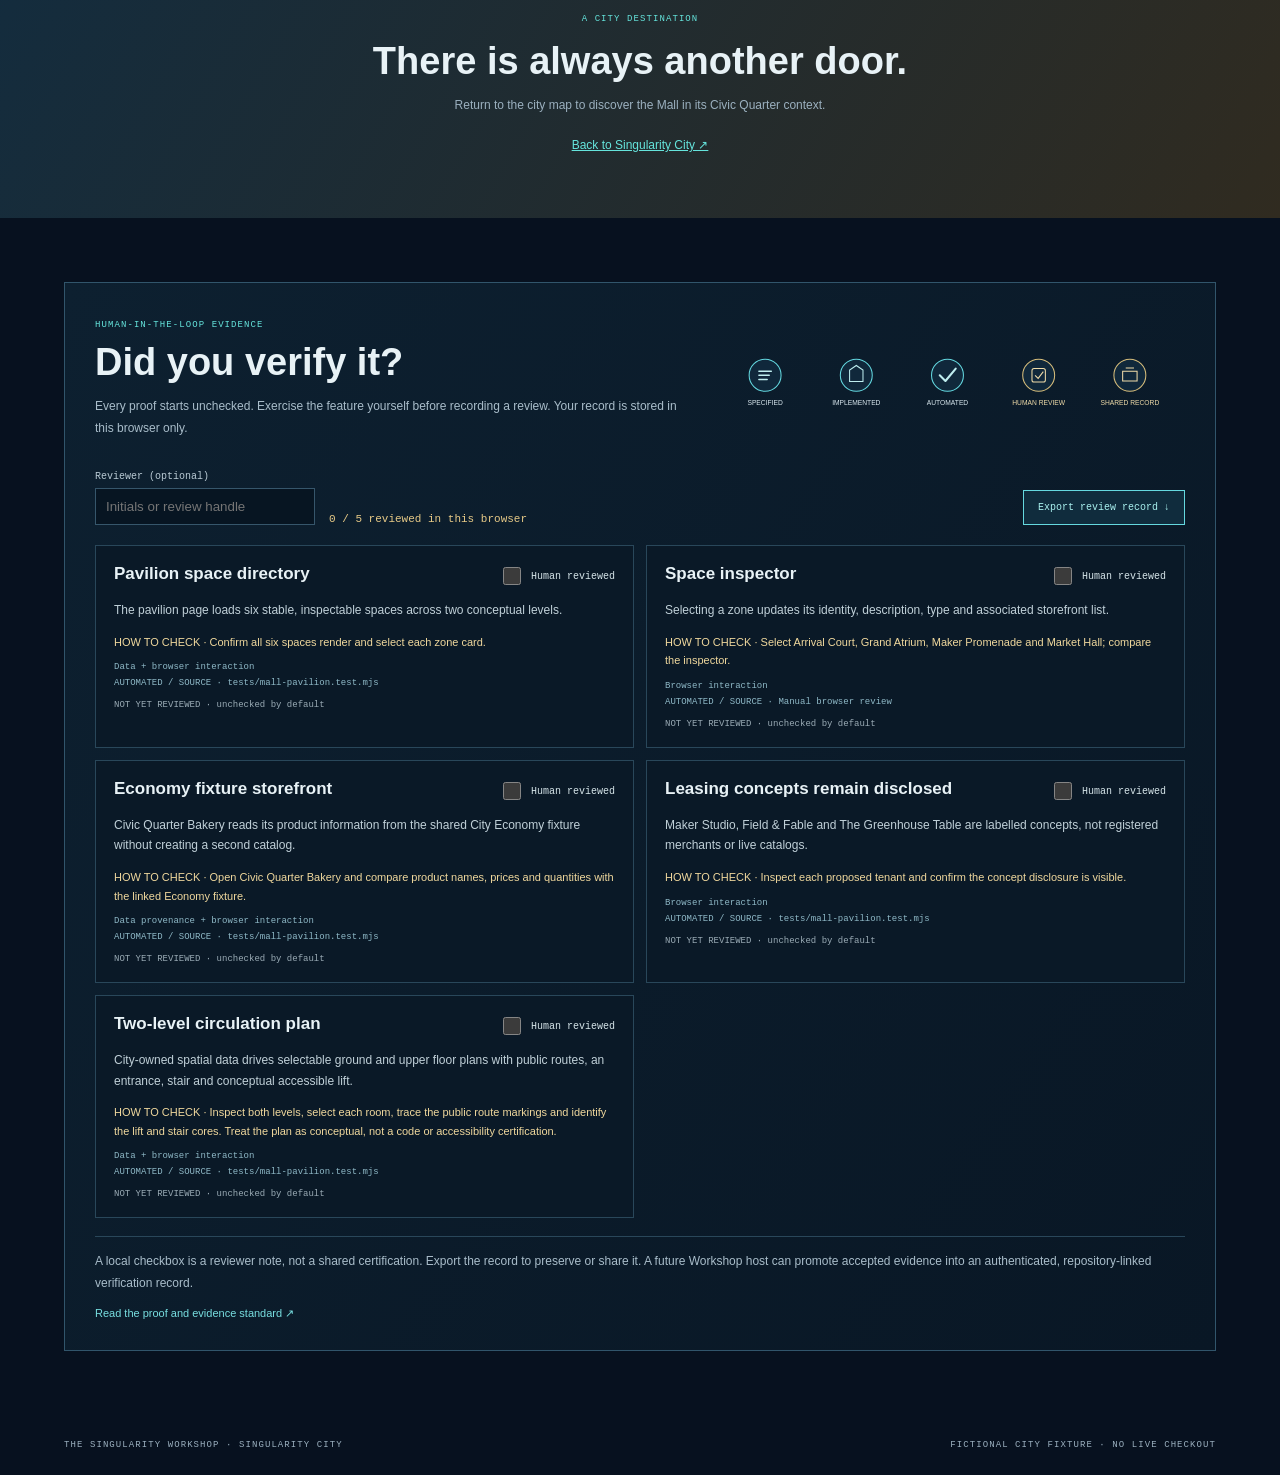
==== commit e9c1bfa6: "Connect floor plan title and description for assistive technology" ====
--- a/mall.html
+++ b/mall.html
@@ -44,7 +44,7 @@
         <div class="pavilion-plan">
           <div class="plan-head"><span>GROUND + UPPER LEVEL</span><span id="zone-count">LOADING SPACES…</span></div>
           <div class="floor-plan-wrap">
-            <svg id="mall-floor-plan" viewBox="0 0 720 770" role="group" aria-label="Interactive conceptual floor plans for both Mall levels">
+            <svg id="mall-floor-plan" viewBox="0 0 720 770" role="group" aria-labelledby="mall-floor-title" aria-describedby="mall-floor-description">
               <title>Singularity Mall floor plans</title>
               <desc>Selectable rooms, public circulation routes, a public entrance, stairs and a conceptual accessible lift connection.</desc>
             </svg>
--- a/assets/css/mall.css
+++ b/assets/css/mall.css
@@ -1 +1,22 @@
 :root{color-scheme:dark;--bg:#07111f;--panel:#0d2030;--line:#28465b;--text:#e8f2f6;--muted:#9bb0bf;--cyan:#65e4dc;--gold:#e7c27c}*{box-sizing:border-box}body{margin:0;background:radial-gradient(ellipse at 75% 8%,#16384b 0,transparent 42%),var(--bg);color:var(--text);font-family:Inter,Segoe UI,sans-serif}.mall-topbar{height:76px;display:flex;align-items:center;justify-content:space-between;padding:0 clamp(18px,5vw,72px);border-bottom:1px solid var(--line);gap:24px}.mall-brand{display:flex;align-items:center;gap:12px;color:var(--text);text-decoration:none}.mall-mark{width:38px;height:38px;display:grid;place-items:center;border:1px solid var(--cyan);color:var(--cyan);font-size:22px}.mall-brand b,.mall-brand small{display:block}.mall-brand b{font-size:11px;letter-spacing:.13em}.mall-brand small,.preview-state,.eyebrow,.hero-meta,.plan-head,.level-strip,footer{font:9px 'DM Mono',monospace;letter-spacing:.12em;color:var(--muted)}.mall-brand small{margin-top:5px}.mall-topbar nav{display:flex;gap:24px}.mall-topbar nav a{font-size:11px;color:var(--muted);text-decoration:none}.mall-topbar nav a.active,.mall-topbar nav a:hover{color:var(--cyan)}.mall-hero{max-width:1400px;margin:auto;padding:70px clamp(20px,5vw,72px) 40px;display:grid;grid-template-columns:.8fr 1.2fr;gap:45px;align-items:center}.eyebrow{color:var(--cyan)}.hero-copy h1{font-size:clamp(48px,6vw,82px);line-height:.96;letter-spacing:-.06em;margin:20px 0}.hero-copy h1 em{color:var(--gold);font-style:normal}.hero-copy>p,.section-title>p{color:var(--muted);font-size:13px;line-height:1.9;max-width:460px}.hero-meta{display:flex;flex-wrap:wrap;gap:15px;margin-top:30px}.hero-meta span{padding:9px 11px;border:1px solid var(--line)}.hero-art{position:relative;border:1px solid #35586d;background:linear-gradient(145deg,#10283a,#091725);padding:12px}.hero-art svg{display:block;width:100%;height:auto}.art-caption{position:absolute;bottom:18px;right:20px;background:#07111fe8;padding:8px;color:var(--gold);font:8px 'DM Mono',monospace;letter-spacing:.12em}.pavilion-layout,.storefront-section{max-width:1400px;margin:55px auto;padding:0 clamp(20px,5vw,72px)}.section-title{display:flex;justify-content:space-between;align-items:end;margin-bottom:22px}.section-title h2{font-size:32px;margin:10px 0}.section-title>p{max-width:340px;margin:0}.pavilion-workbench{display:grid;grid-template-columns:1.4fr .6fr;gap:14px}.pavilion-plan,.zone-inspector,.merchant-inspector{border:1px solid var(--line);background:#0b1b2a;padding:18px;min-width:0}.plan-head{display:flex;justify-content:space-between;margin-bottom:15px;color:var(--gold)}.zone-grid{display:grid;grid-template-columns:repeat(3,minmax(0,1fr));gap:10px}.zone-card{min-height:135px;text-align:left;padding:15px;background:linear-gradient(145deg,#17364a,#102334);border:1px solid #31566b;color:var(--text);cursor:pointer;display:flex;flex-direction:column;justify-content:space-between;transition:.2s}.zone-card:hover,.zone-card[aria-pressed=true]{border-color:var(--cyan);transform:translateY(-2px);box-shadow:0 10px 25px #0004}.zone-card[data-kind=retail]{background:linear-gradient(145deg,#403725,#1c2a31)}.zone-card[data-kind=event]{background:linear-gradient(145deg,#332b45,#142537)}.zone-card small{font:8px 'DM Mono',monospace;color:var(--cyan);letter-spacing:.1em}.zone-card strong{font-size:15px}.zone-card span{font-size:10px;line-height:1.5;color:var(--muted)}.level-strip{display:flex;justify-content:space-between;gap:12px;border-top:1px solid var(--line);margin-top:15px;padding-top:13px}.zone-kind{display:inline-block;margin-top:20px;color:var(--gold);font:9px 'DM Mono',monospace;letter-spacing:.12em}.zone-inspector h3,.merchant-inspector h3{font-size:25px;margin:12px 0}.zone-inspector>p,.merchant-inspector>p{font-size:12px;line-height:1.8;color:var(--muted)}.zone-facts{display:flex;justify-content:space-between;gap:10px;padding:12px 0;border-top:1px solid var(--line);font:9px 'DM Mono',monospace;color:var(--muted)}.zone-facts code{color:var(--cyan)}.inspect-button{width:100%;margin-top:18px;padding:13px;border:0;background:var(--cyan);color:#062027;font-weight:800;cursor:pointer}.storefront-grid{display:grid;grid-template-columns:repeat(4,minmax(0,1fr));gap:12px}.store-card{min-height:220px;border:1px solid var(--line);background:#0d2030;padding:18px;display:flex;flex-direction:column;cursor:pointer;text-align:left;color:var(--text)}.store-card:hover,.store-card[aria-pressed=true]{border-color:var(--gold);background:#142b3b}.store-card .store-icon{font-size:27px;color:var(--gold);margin:14px 0}.store-card strong{font-size:15px}.store-card p{font-size:11px;line-height:1.7;color:var(--muted)}.store-status{margin-top:auto;font:8px 'DM Mono',monospace;letter-spacing:.1em;color:var(--cyan)}.store-status.concept{color:var(--gold)}.merchant-inspector{margin-top:14px;min-height:145px}.merchant-inspector .eyebrow{display:block}.merchant-products{display:flex;gap:9px;flex-wrap:wrap;margin-top:12px}.merchant-product{border:1px solid #476579;background:#102638;padding:10px 13px;font-size:11px}.merchant-product b{display:block;color:var(--gold);margin-top:5px}.mall-footer-cta{margin:100px 0 0;padding:65px 20px;text-align:center;background:linear-gradient(120deg,#132c3e,#302b20);border-top:1px solid var(--line)}.mall-footer-cta h2{font-size:38px;margin:15px}.mall-footer-cta p{color:var(--muted);font-size:12px}.mall-footer-cta a{display:inline-block;margin-top:14px;color:var(--cyan);font-size:12px}footer{display:flex;justify-content:space-between;padding:25px clamp(20px,5vw,72px);gap:20px}@media(max-width:900px){.mall-hero{grid-template-columns:1fr}.pavilion-workbench{grid-template-columns:1fr}.storefront-grid{grid-template-columns:repeat(2,minmax(0,1fr))}}@media(max-width:600px){.mall-topbar{height:auto;padding:15px 18px;flex-wrap:wrap}.mall-topbar nav{order:3;width:100%;gap:18px}.preview-state{display:none}.mall-hero{padding-top:45px}.section-title{display:block}.zone-grid{grid-template-columns:repeat(2,minmax(0,1fr))}.level-strip{display:grid}.storefront-grid{grid-template-columns:1fr}footer{flex-direction:column}}
+
+.floor-plan-wrap{border:1px solid #28465b;background:radial-gradient(ellipse at 50% 45%,#16364a,#091725 70%);padding:10px;margin-bottom:16px;overflow:hidden}
+#mall-floor-plan{display:block;width:100%;height:auto}
+.floor-background{fill:#0b1b2a;stroke:#35586d;stroke-width:2}
+.floor-heading{fill:#e7c27c;font:11px 'DM Mono',monospace;letter-spacing:2px}
+.floor-note{fill:#91a8b8;font:8px 'DM Mono',monospace;letter-spacing:1px}
+.mall-route{fill:none;stroke:#5f93a5;stroke-width:8;stroke-linecap:round;stroke-linejoin:round;opacity:.78}
+.mall-route.accessible{stroke:#65e4dc;stroke-dasharray:5 5}
+.mall-room{cursor:pointer;outline:none}
+.mall-room-shape{fill:#17364a;stroke:#5c8798;stroke-width:2;transition:fill .2s,stroke .2s}
+.mall-room-shape[data-kind="retail"]{fill:#3a3325;stroke:#b89a5c}
+.mall-room-shape[data-kind="event"]{fill:#302943;stroke:#a28cc5}
+.mall-room[aria-pressed="true"] .mall-room-shape,.mall-room:focus-visible .mall-room-shape{stroke:#fff;stroke-width:4;filter:drop-shadow(0 0 7px #65e4dc)}
+.mall-room-label{fill:#e8f2f6;font:700 12px Inter,Segoe UI,sans-serif;pointer-events:none}
+.mall-room-kind{fill:#a9c0ca;font:7px 'DM Mono',monospace;letter-spacing:.7px;pointer-events:none}
+.mall-entry-node{fill:#e7c27c;stroke:#07111f;stroke-width:3}
+.mall-core-node{fill:#0b2636;stroke:#65e4dc;stroke-width:2}
+.mall-core-node.stair{stroke:#e7c27c}
+.mall-core-label{fill:#e7c27c;font:8px 'DM Mono',monospace;letter-spacing:1px}
+.floor-plan-legend{display:flex;gap:18px;flex-wrap:wrap;padding:8px 6px;color:#9bb0bf;font:8px 'DM Mono',monospace;letter-spacing:1px}
+@media(max-width:600px){.floor-plan-wrap{padding:4px}.mall-room-label{font-size:10px}.mall-room-kind{font-size:6px}.floor-plan-legend{gap:8px;font-size:7px}}
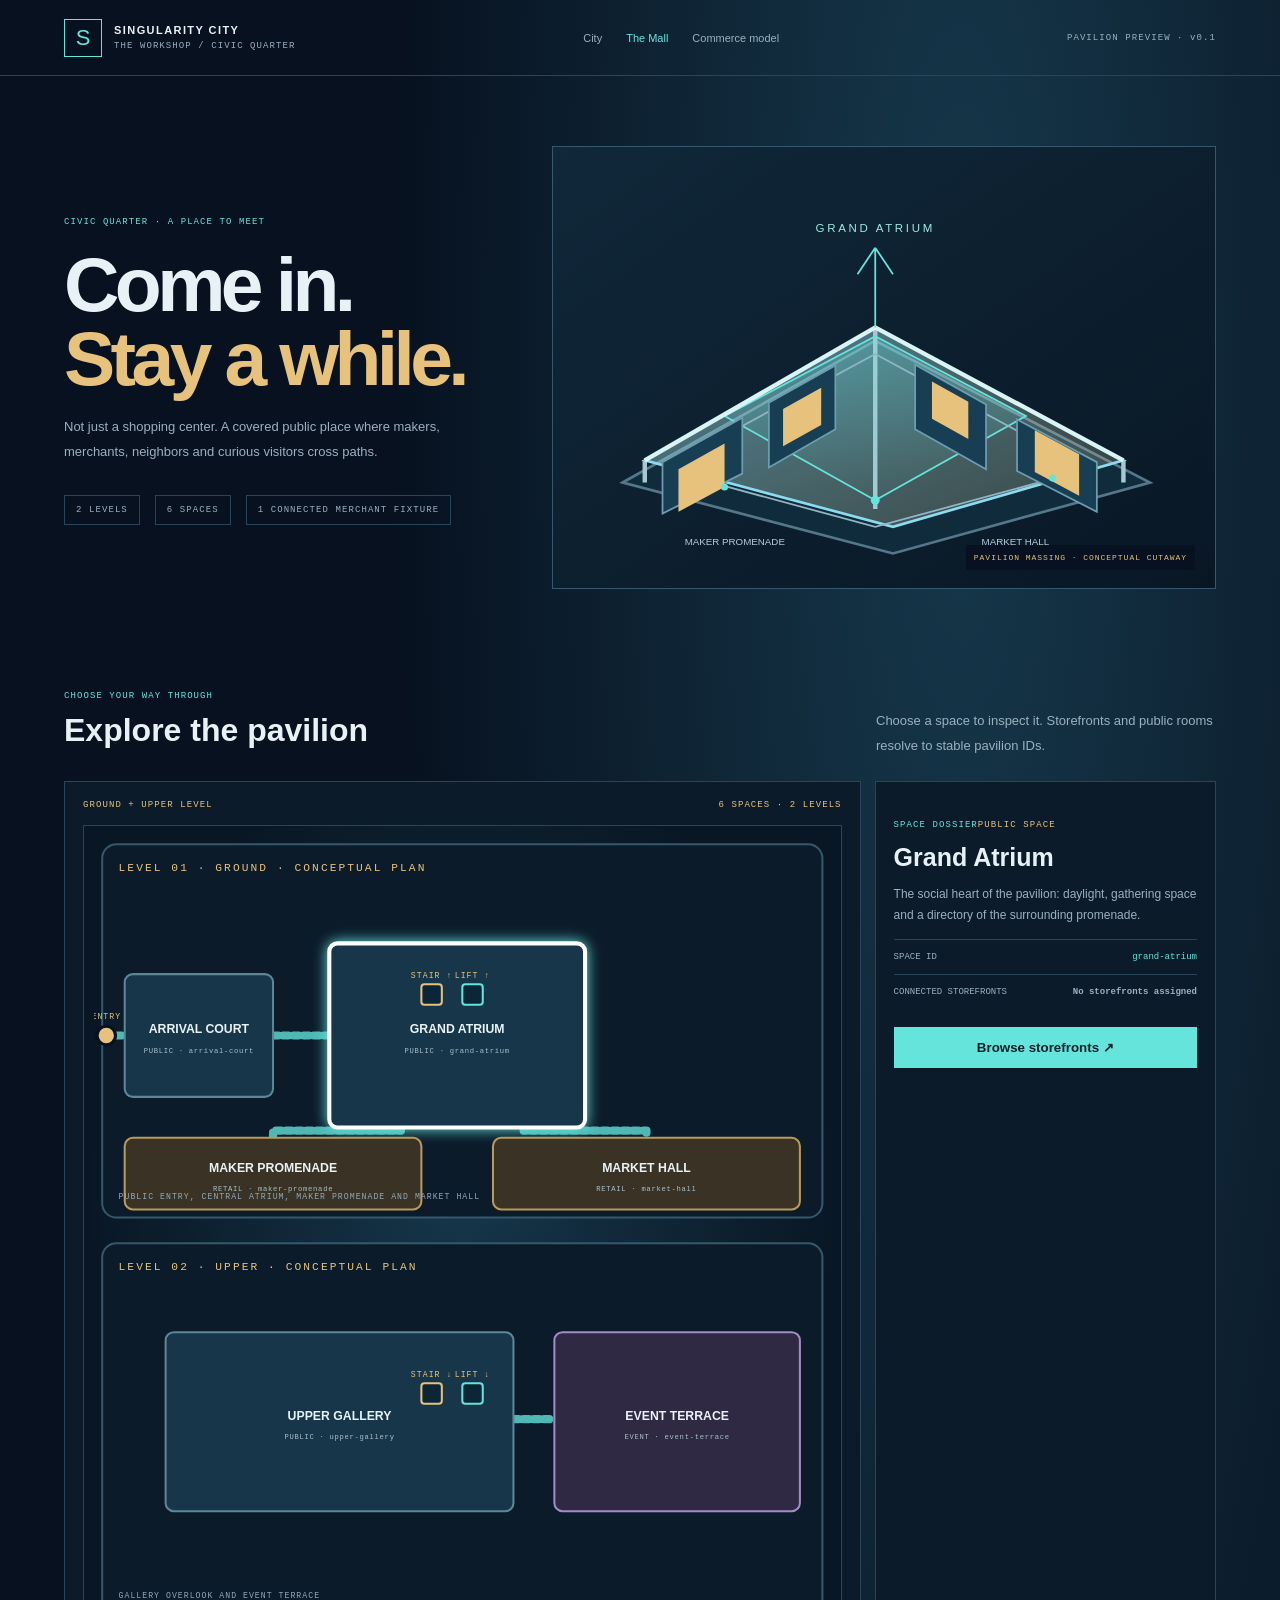
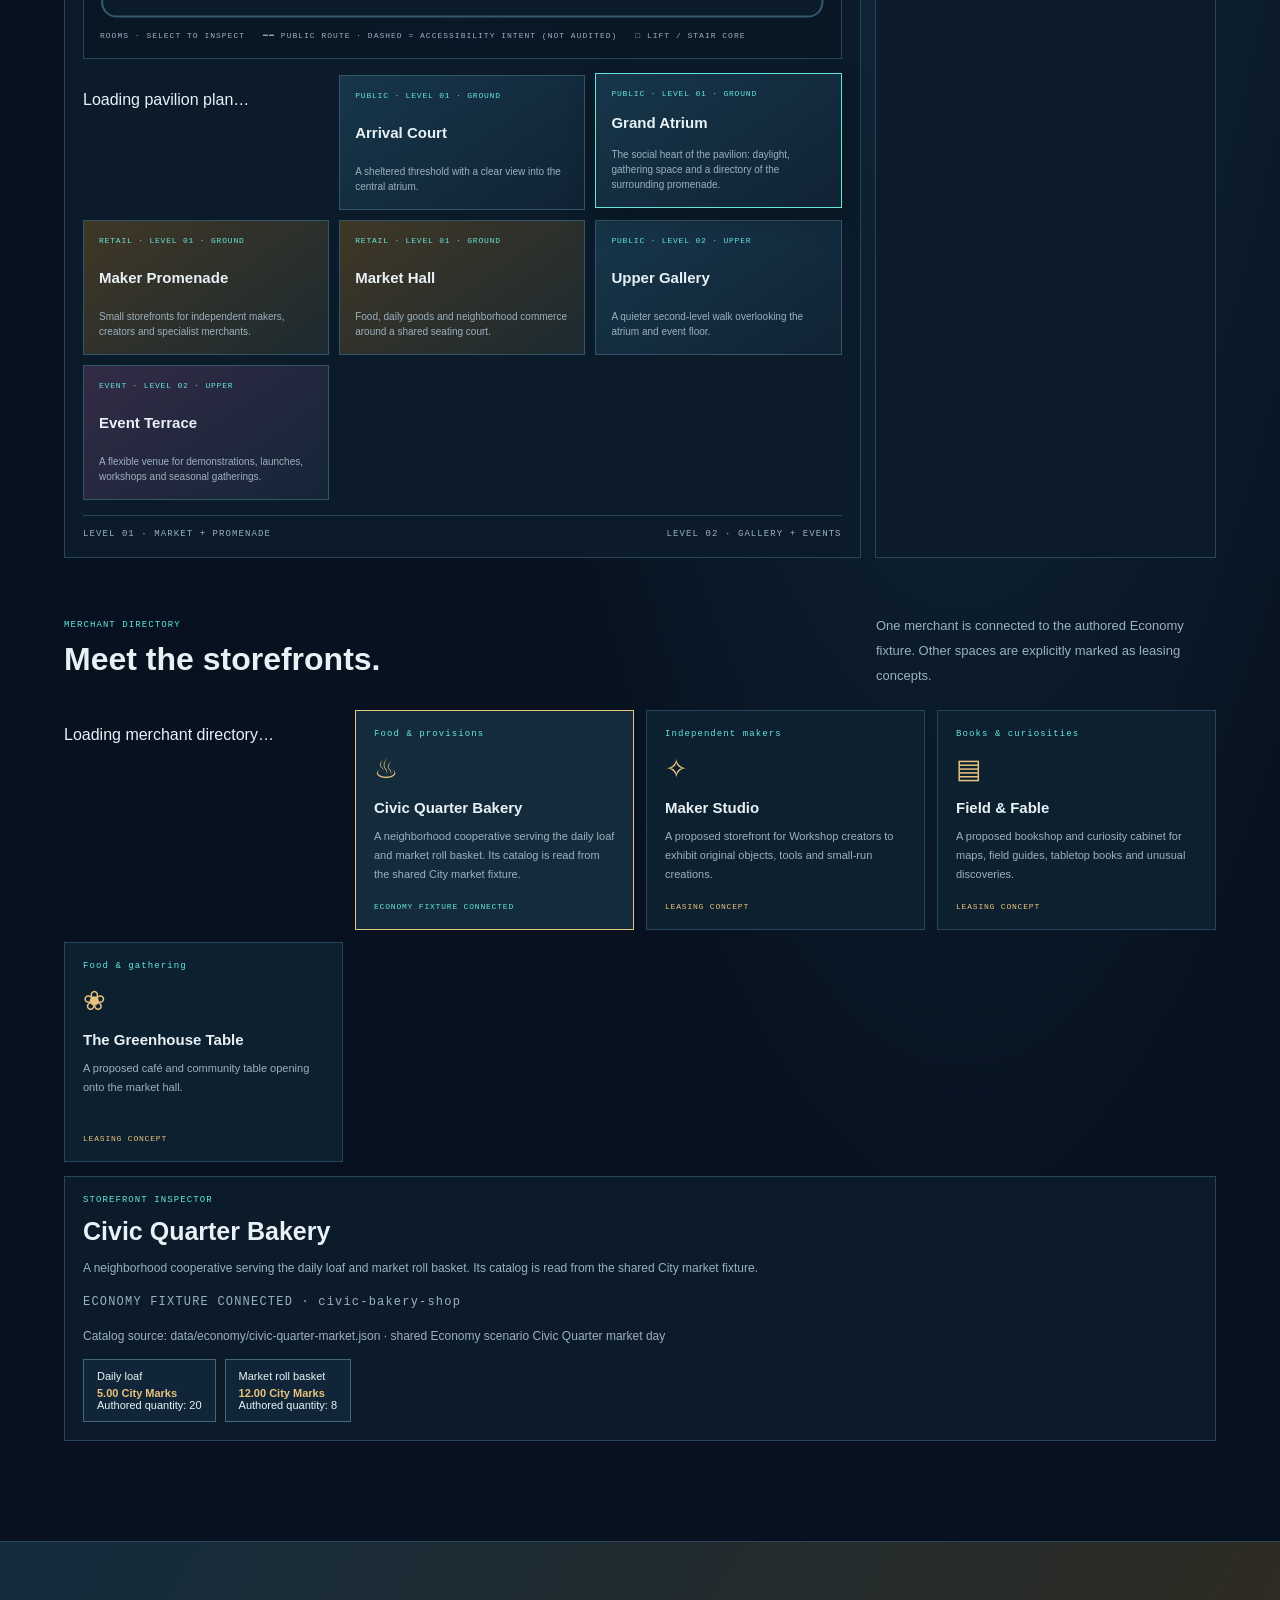
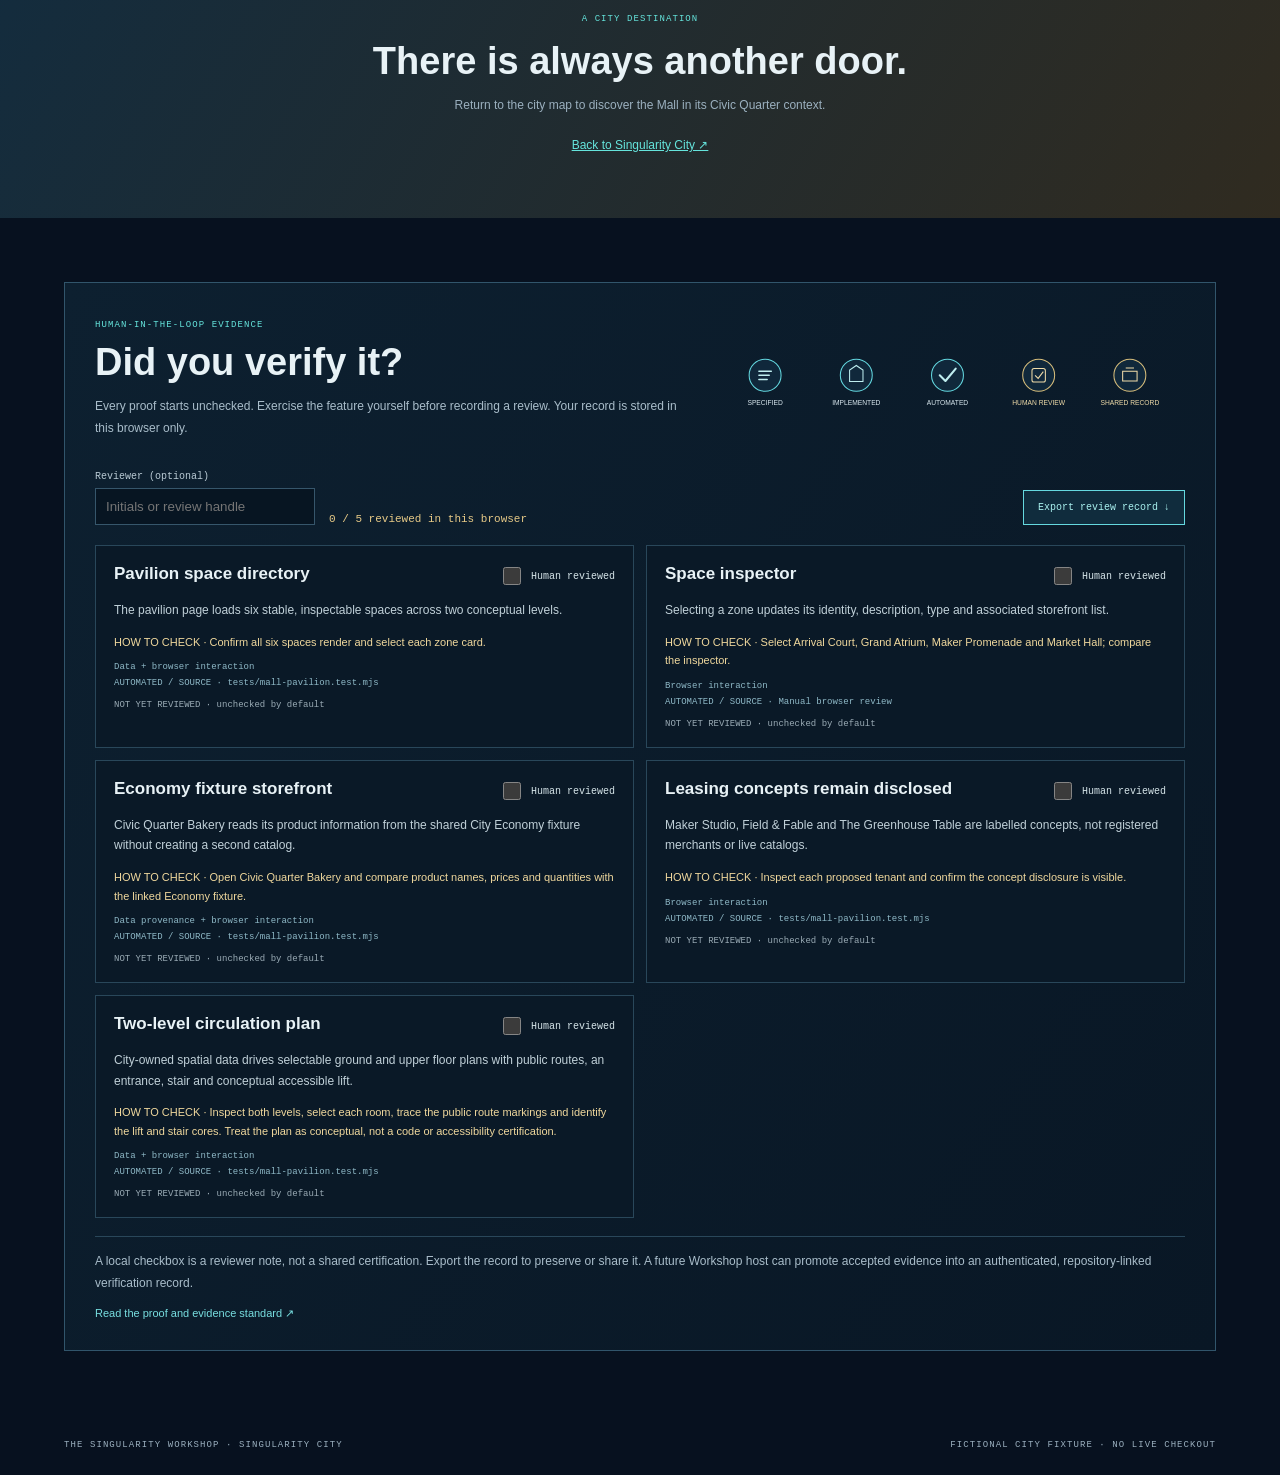
==== commit 31ac47f8: "Clarify accessibility intent in floor plan legend" ====
--- a/mall.html
+++ b/mall.html
@@ -48,7 +48,7 @@
               <title>Singularity Mall floor plans</title>
               <desc>Selectable rooms, public circulation routes, a public entrance, stairs and a conceptual accessible lift connection.</desc>
             </svg>
-            <div class="floor-plan-legend"><span>ROOMS · SELECT TO INSPECT</span><span>━━ PUBLIC ROUTE</span><span>□ LIFT / STAIR CORE</span></div>
+            <div class="floor-plan-legend"><span>ROOMS · SELECT TO INSPECT</span><span>━━ PUBLIC ROUTE · DASHED = ACCESSIBILITY INTENT (NOT AUDITED)</span><span>□ LIFT / STAIR CORE</span></div>
           </div>
           <div id="zone-grid" class="zone-grid"><p>Loading pavilion plan…</p></div>
           <div class="level-strip"><span>LEVEL 01 · MARKET + PROMENADE</span><span>LEVEL 02 · GALLERY + EVENTS</span></div>
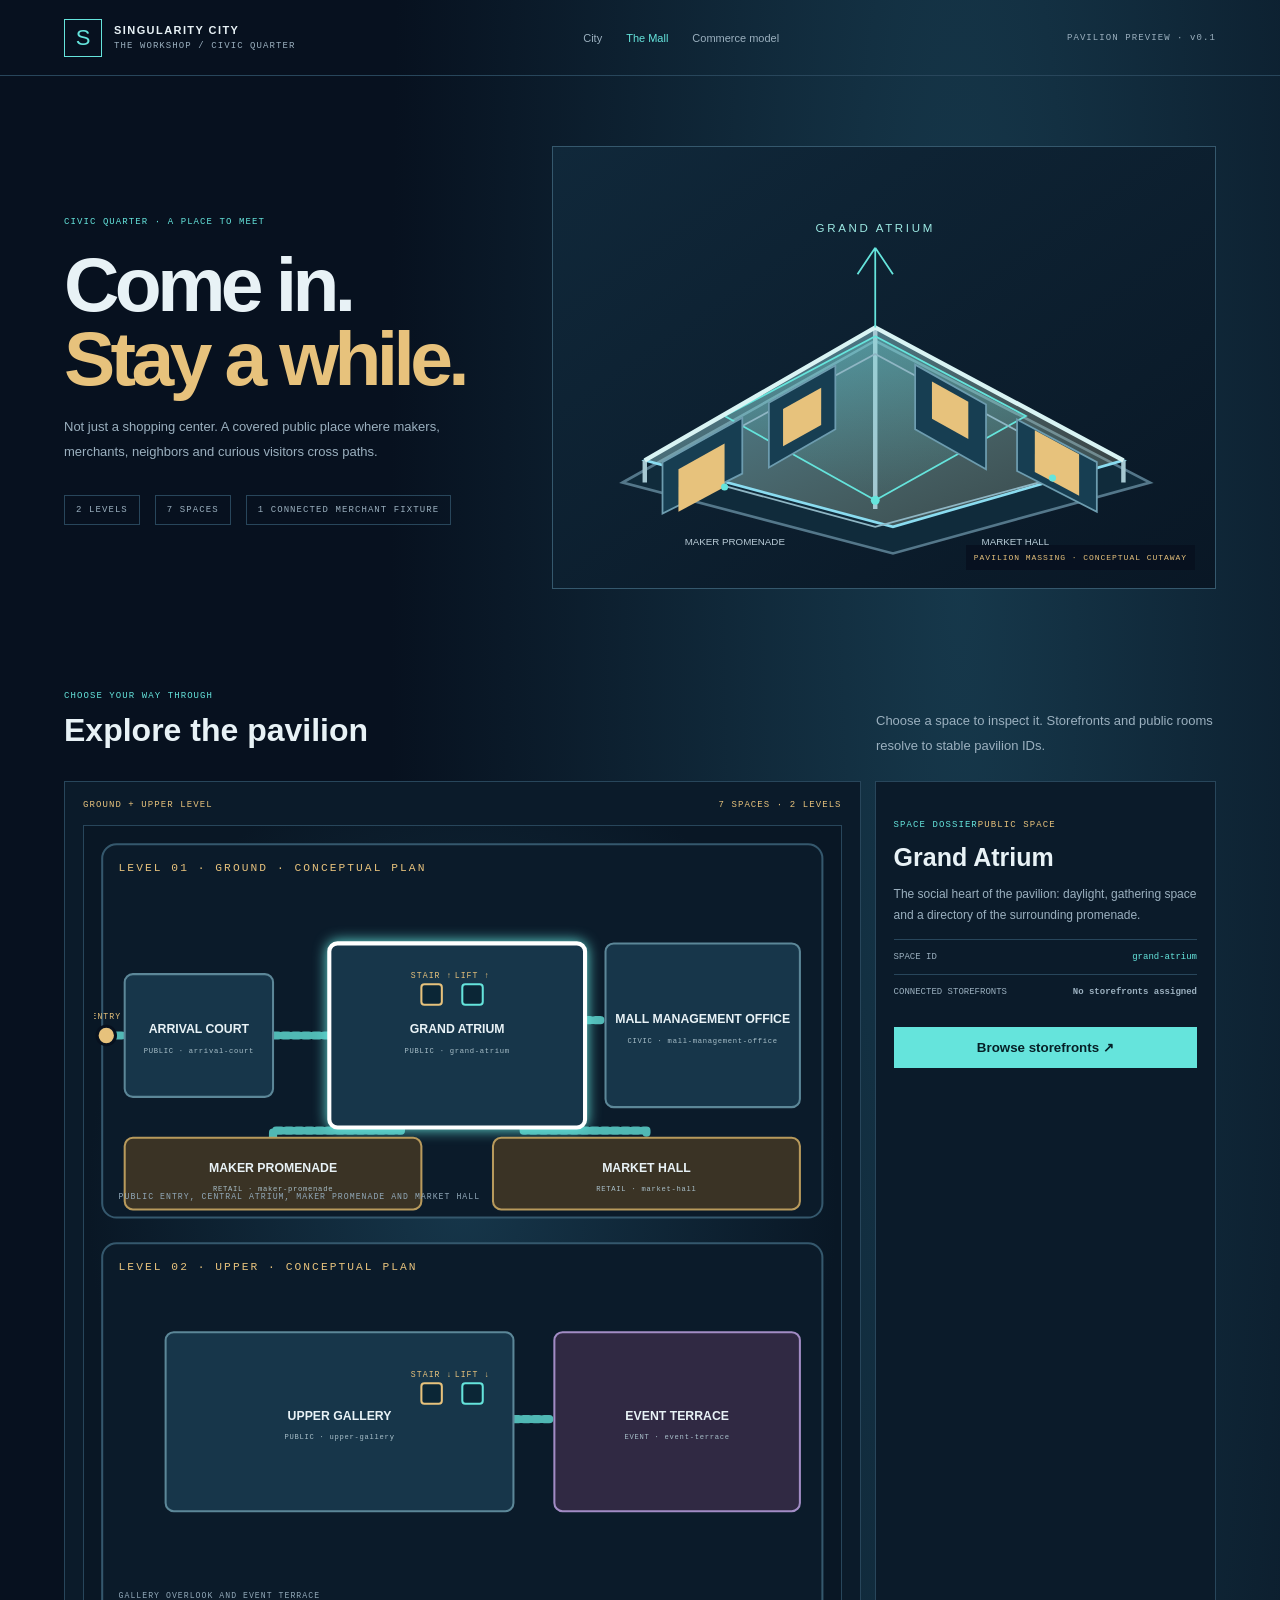
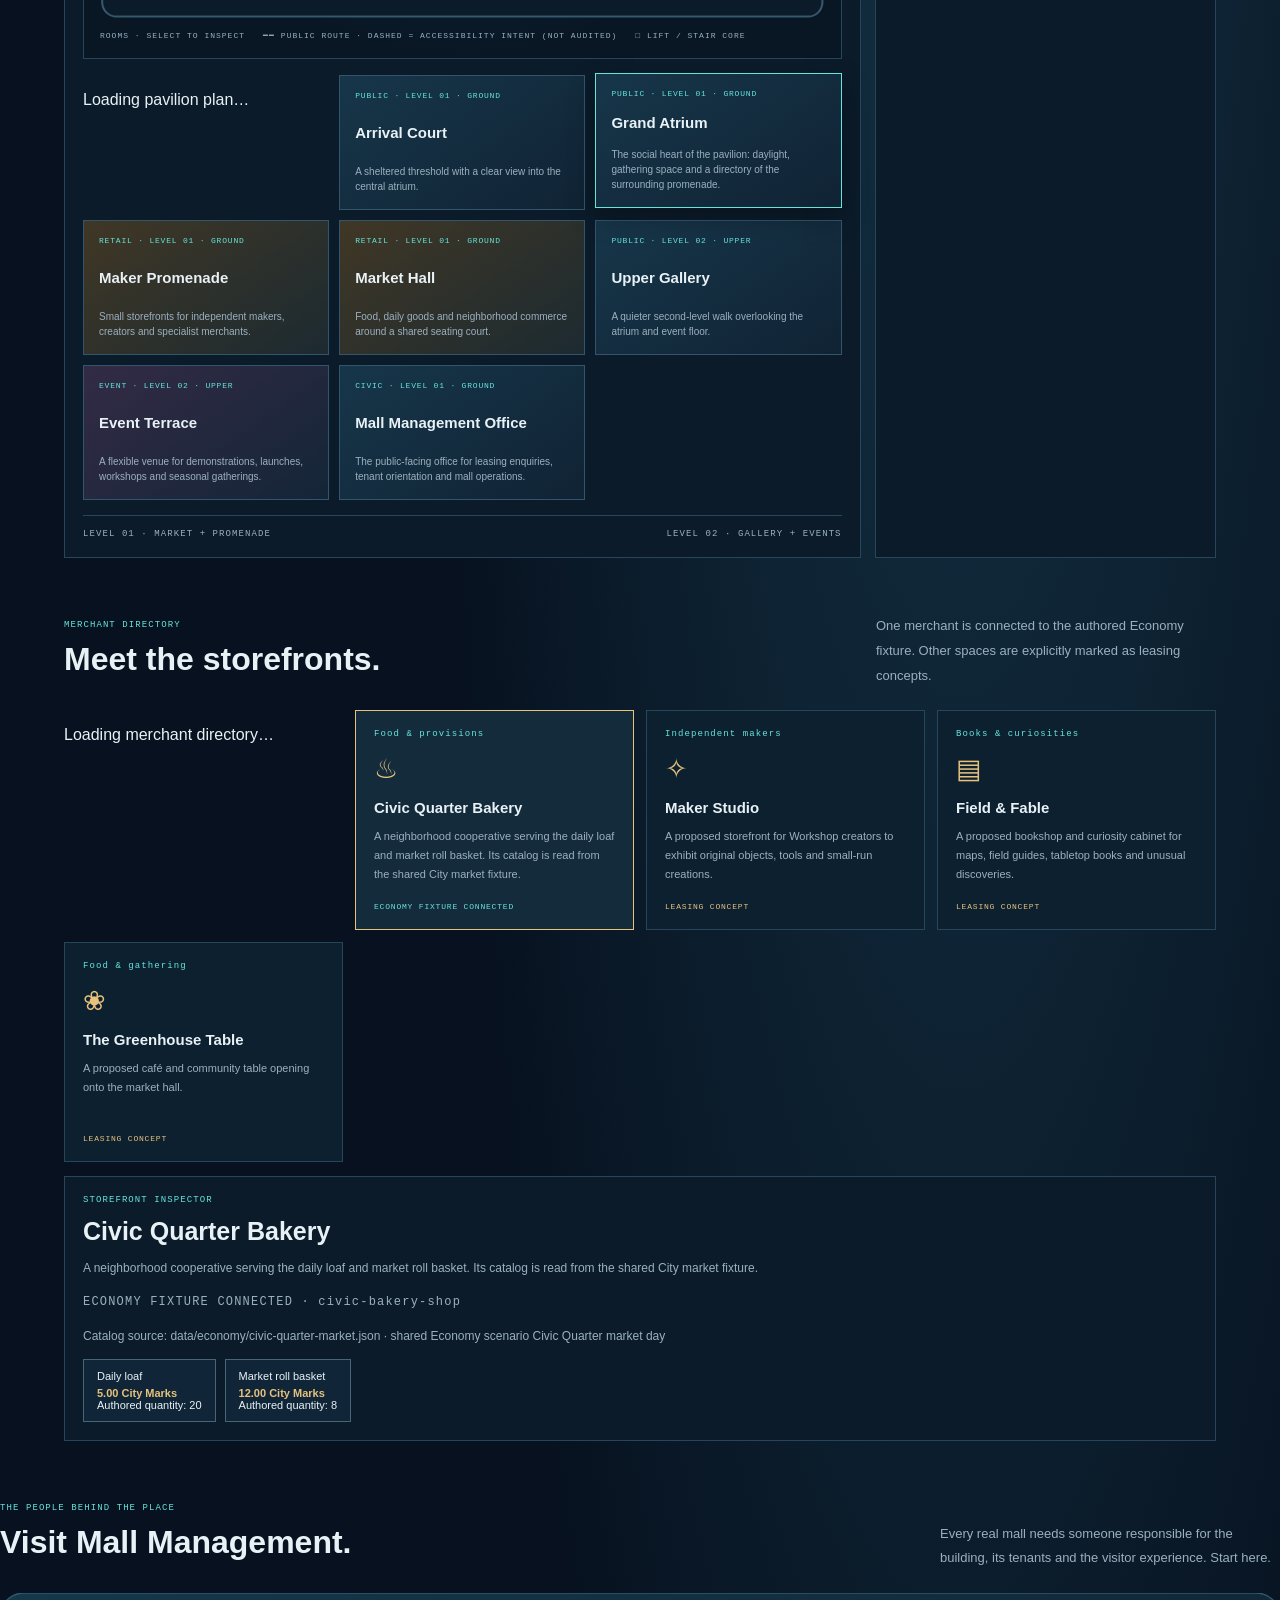
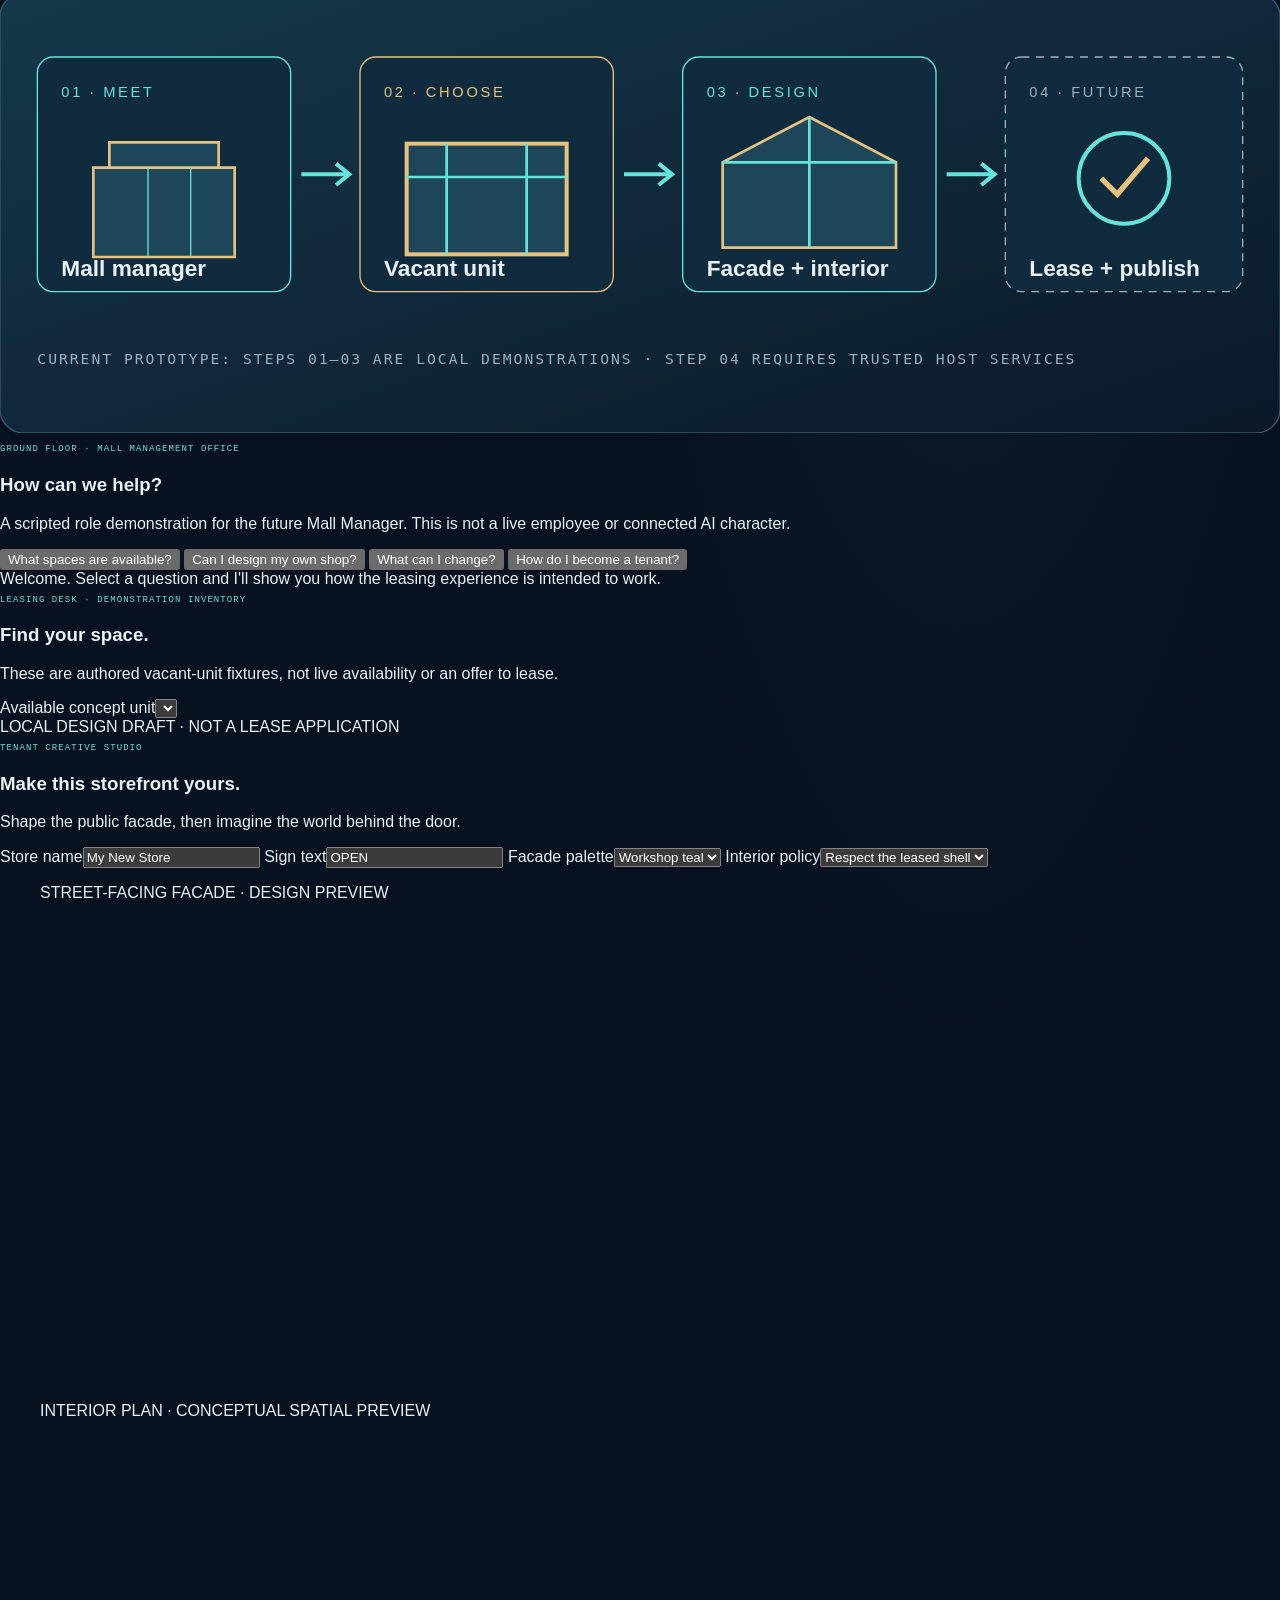
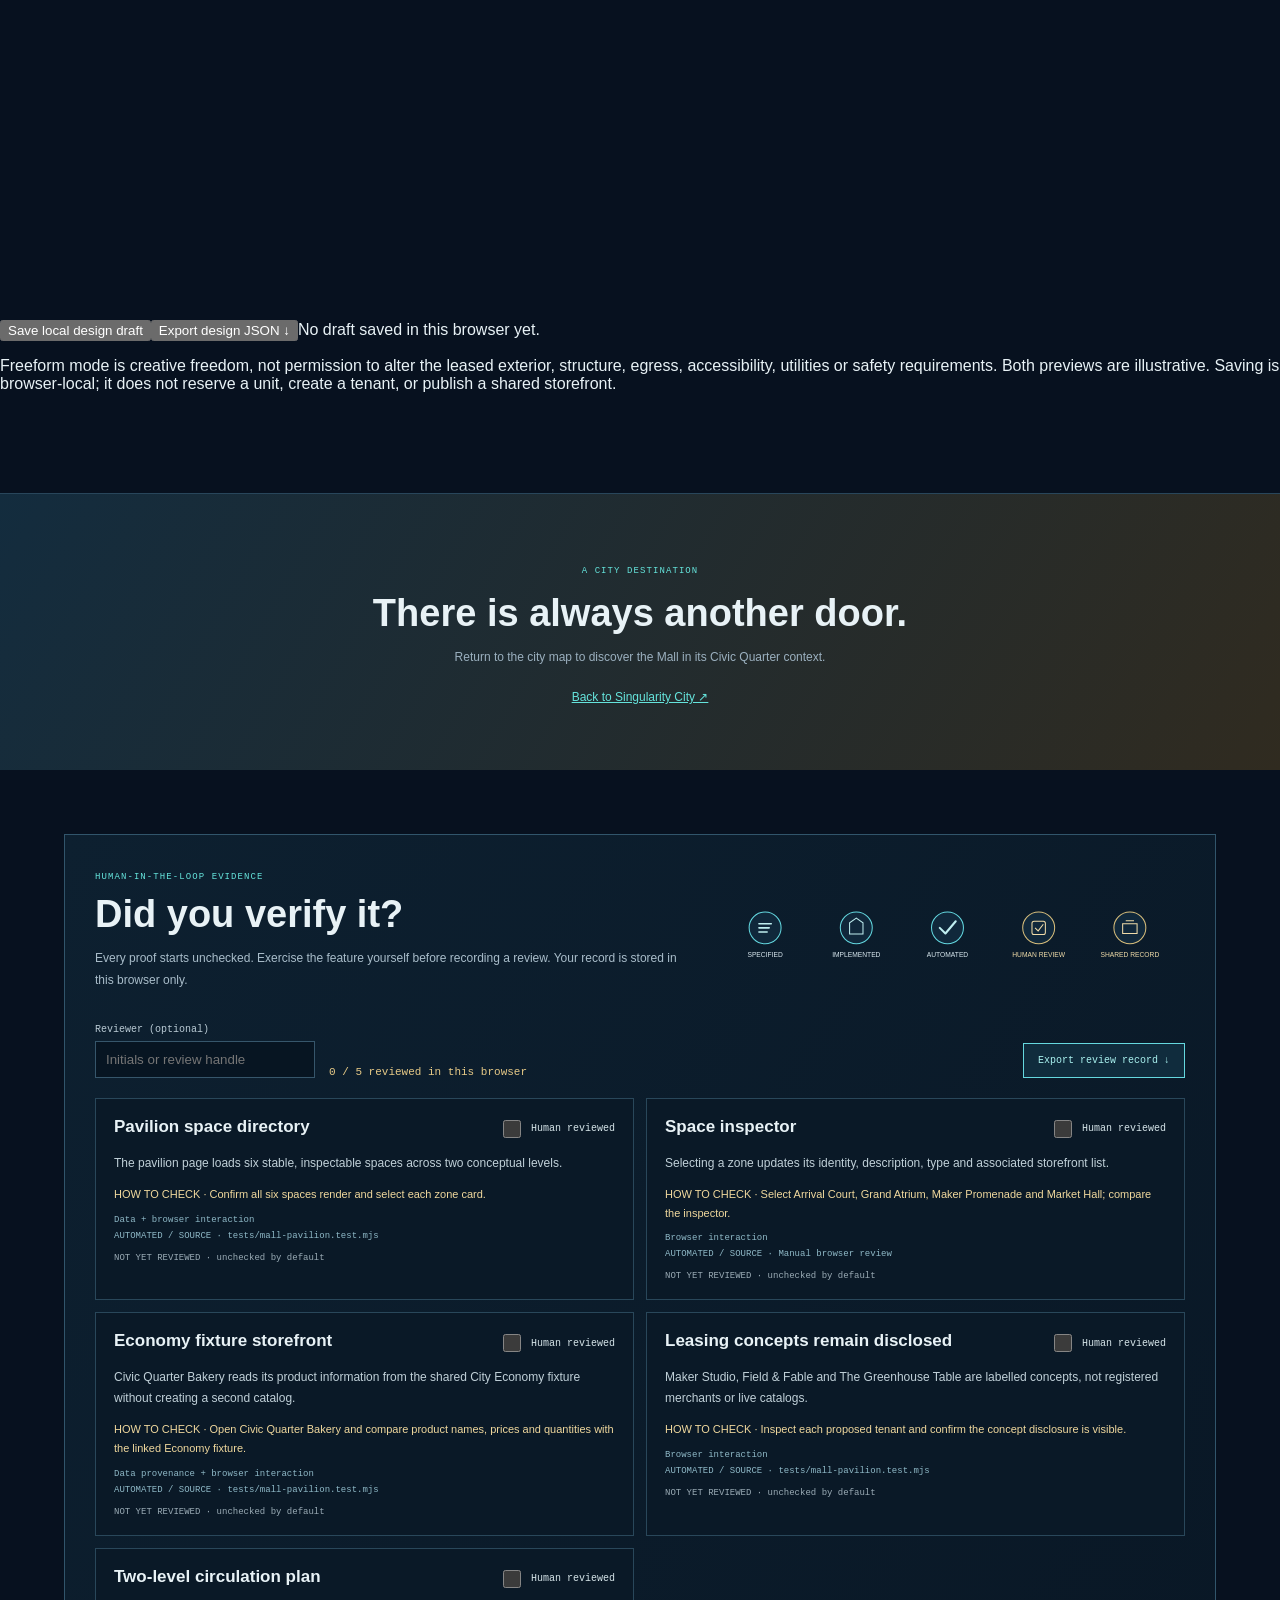
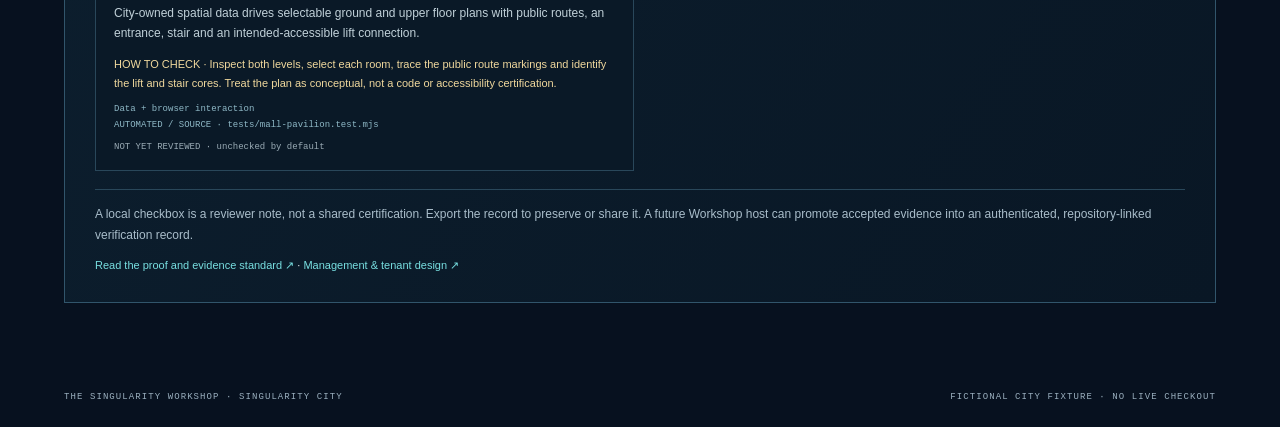
==== commit c48f01e7: "Build mall management and tenant design experience" ====
--- a/mall.html
+++ b/mall.html
@@ -17,7 +17,7 @@
   </header>
   <main>
     <section class="mall-hero">
-      <div class="hero-copy"><span class="eyebrow">CIVIC QUARTER · A PLACE TO MEET</span><h1>Come in.<br><em>Stay a while.</em></h1><p>Not just a shopping center. A covered public place where makers, merchants, neighbors and curious visitors cross paths.</p><div class="hero-meta"><span>2 LEVELS</span><span>6 SPACES</span><span>1 CONNECTED MERCHANT FIXTURE</span></div></div>
+      <div class="hero-copy"><span class="eyebrow">CIVIC QUARTER · A PLACE TO MEET</span><h1>Come in.<br><em>Stay a while.</em></h1><p>Not just a shopping center. A covered public place where makers, merchants, neighbors and curious visitors cross paths.</p><div class="hero-meta"><span>2 LEVELS</span><span>7 SPACES</span><span>1 CONNECTED MERCHANT FIXTURE</span></div></div>
       <div class="hero-art" aria-label="Illustrated architectural cutaway of the Singularity Mall pavilion">
         <svg viewBox="0 0 720 470" role="img" aria-labelledby="mall-art-title mall-art-desc">
           <title id="mall-art-title">Singularity Mall pavilion cutaway</title><desc id="mall-art-desc">A two-level glass-roofed pavilion with a central atrium, shops along the promenade and a market hall.</desc>
@@ -61,11 +61,50 @@
       <div id="storefronts" class="storefront-grid"><p>Loading merchant directory…</p></div>
       <aside id="merchant-inspector" class="merchant-inspector" aria-live="polite"><span class="eyebrow">STOREFRONT INSPECTOR</span><h3>Select a merchant</h3><p>Inspect a storefront to see its status and catalog provenance.</p></aside>
     </section>
+
+    <section class="management-section" id="mall-management">
+      <div class="section-title"><div><span class="eyebrow">THE PEOPLE BEHIND THE PLACE</span><h2>Visit Mall Management.</h2></div><p>Every real mall needs someone responsible for the building, its tenants and the visitor experience. Start here.</p></div>
+      <div class="management-layout">
+        <article class="management-office">
+          <img src="assets/images/mall-management-and-tenancy.svg" alt="Diagram showing the path from meeting the mall manager to choosing and designing a vacant shop." class="management-art">
+          <span class="eyebrow">GROUND FLOOR · MALL MANAGEMENT OFFICE</span><h3>How can we help?</h3>
+          <p class="manager-disclosure">A scripted role demonstration for the future Mall Manager. This is not a live employee or connected AI character.</p>
+          <div class="manager-prompts" id="manager-prompts">
+            <button type="button" data-manager-question="vacancies">What spaces are available?</button>
+            <button type="button" data-manager-question="customize">Can I design my own shop?</button>
+            <button type="button" data-manager-question="rules">What can I change?</button>
+            <button type="button" data-manager-question="lease">How do I become a tenant?</button>
+          </div>
+          <div class="manager-response" id="manager-response" aria-live="polite">Welcome. Select a question and I'll show you how the leasing experience is intended to work.</div>
+        </article>
+        <aside class="leasing-desk"><span class="eyebrow">LEASING DESK · DEMONSTRATION INVENTORY</span><h3>Find your space.</h3>
+          <p>These are authored vacant-unit fixtures, not live availability or an offer to lease.</p>
+          <label for="leasing-unit">Available concept unit</label><select id="leasing-unit"></select>
+          <div class="unit-facts" id="leasing-unit-facts"></div><span class="local-only-label">LOCAL DESIGN DRAFT · NOT A LEASE APPLICATION</span>
+        </aside>
+      </div>
+      <div class="tenant-studio">
+        <div class="studio-heading"><div><span class="eyebrow">TENANT CREATIVE STUDIO</span><h3>Make this storefront yours.</h3></div><p>Shape the public facade, then imagine the world behind the door.</p></div>
+        <div class="studio-controls">
+          <label>Store name<input id="tenant-store-name" maxlength="48" value="My New Store"></label>
+          <label>Sign text<input id="tenant-sign-text" maxlength="32" value="OPEN"></label>
+          <label>Facade palette<select id="tenant-palette"><option value="teal">Workshop teal</option><option value="amber">Warm brass</option><option value="forest">Forest green</option><option value="violet">Gallery violet</option></select></label>
+          <label>Interior policy<select id="tenant-fitout"><option value="shell-constrained">Respect the leased shell</option><option value="freeform-interior">Freeform interior</option></select></label>
+        </div>
+        <p id="tenant-fitout-note" class="fitout-note"></p>
+        <div class="tenant-previews">
+          <figure><figcaption>STREET-FACING FACADE · DESIGN PREVIEW</figcaption><svg id="tenant-facade-preview" viewBox="0 0 600 240" role="img" aria-label="Live storefront facade design preview"></svg></figure>
+          <figure><figcaption>INTERIOR PLAN · CONCEPTUAL SPATIAL PREVIEW</figcaption><svg id="tenant-interior-preview" viewBox="0 0 600 240" role="img" aria-label="Live interior layout preview"></svg></figure>
+        </div>
+        <div class="studio-actions"><button id="save-tenant-draft" type="button">Save local design draft</button><button id="export-tenant-draft" type="button" class="secondary">Export design JSON ↓</button><span id="tenant-draft-status" aria-live="polite">No draft saved in this browser yet.</span></div>
+        <p class="studio-boundary">Freeform mode is creative freedom, not permission to alter the leased exterior, structure, egress, accessibility, utilities or safety requirements. Both previews are illustrative. Saving is browser-local; it does not reserve a unit, create a tenant, or publish a shared storefront.</p>
+      </div>
+    </section>
     <section class="mall-footer-cta"><span class="eyebrow">A CITY DESTINATION</span><h2>There is always another door.</h2><p>Return to the city map to discover the Mall in its Civic Quarter context.</p><a href="index.html#districts">Back to Singularity City ↗</a></section>
   </main>
     <section class="proof-review-section" aria-label="Human proof review">
       <div id="proof-review" data-proof-review="mall"></div>
-      <p class="proof-review-doc-link"><a href="docs/PROOF_REVIEW_AND_VERIFICATION.md">Read the proof and evidence standard ↗</a></p>
+      <p class="proof-review-doc-link"><a href="docs/PROOF_REVIEW_AND_VERIFICATION.md">Read the proof and evidence standard ↗</a> · <a href="docs/MALL_MANAGEMENT_AND_TENANT_DESIGN.md">Management & tenant design ↗</a></p>
     </section>
 
   <footer><span>THE SINGULARITY WORKSHOP · SINGULARITY CITY</span><span>FICTIONAL CITY FIXTURE · NO LIVE CHECKOUT</span></footer>
